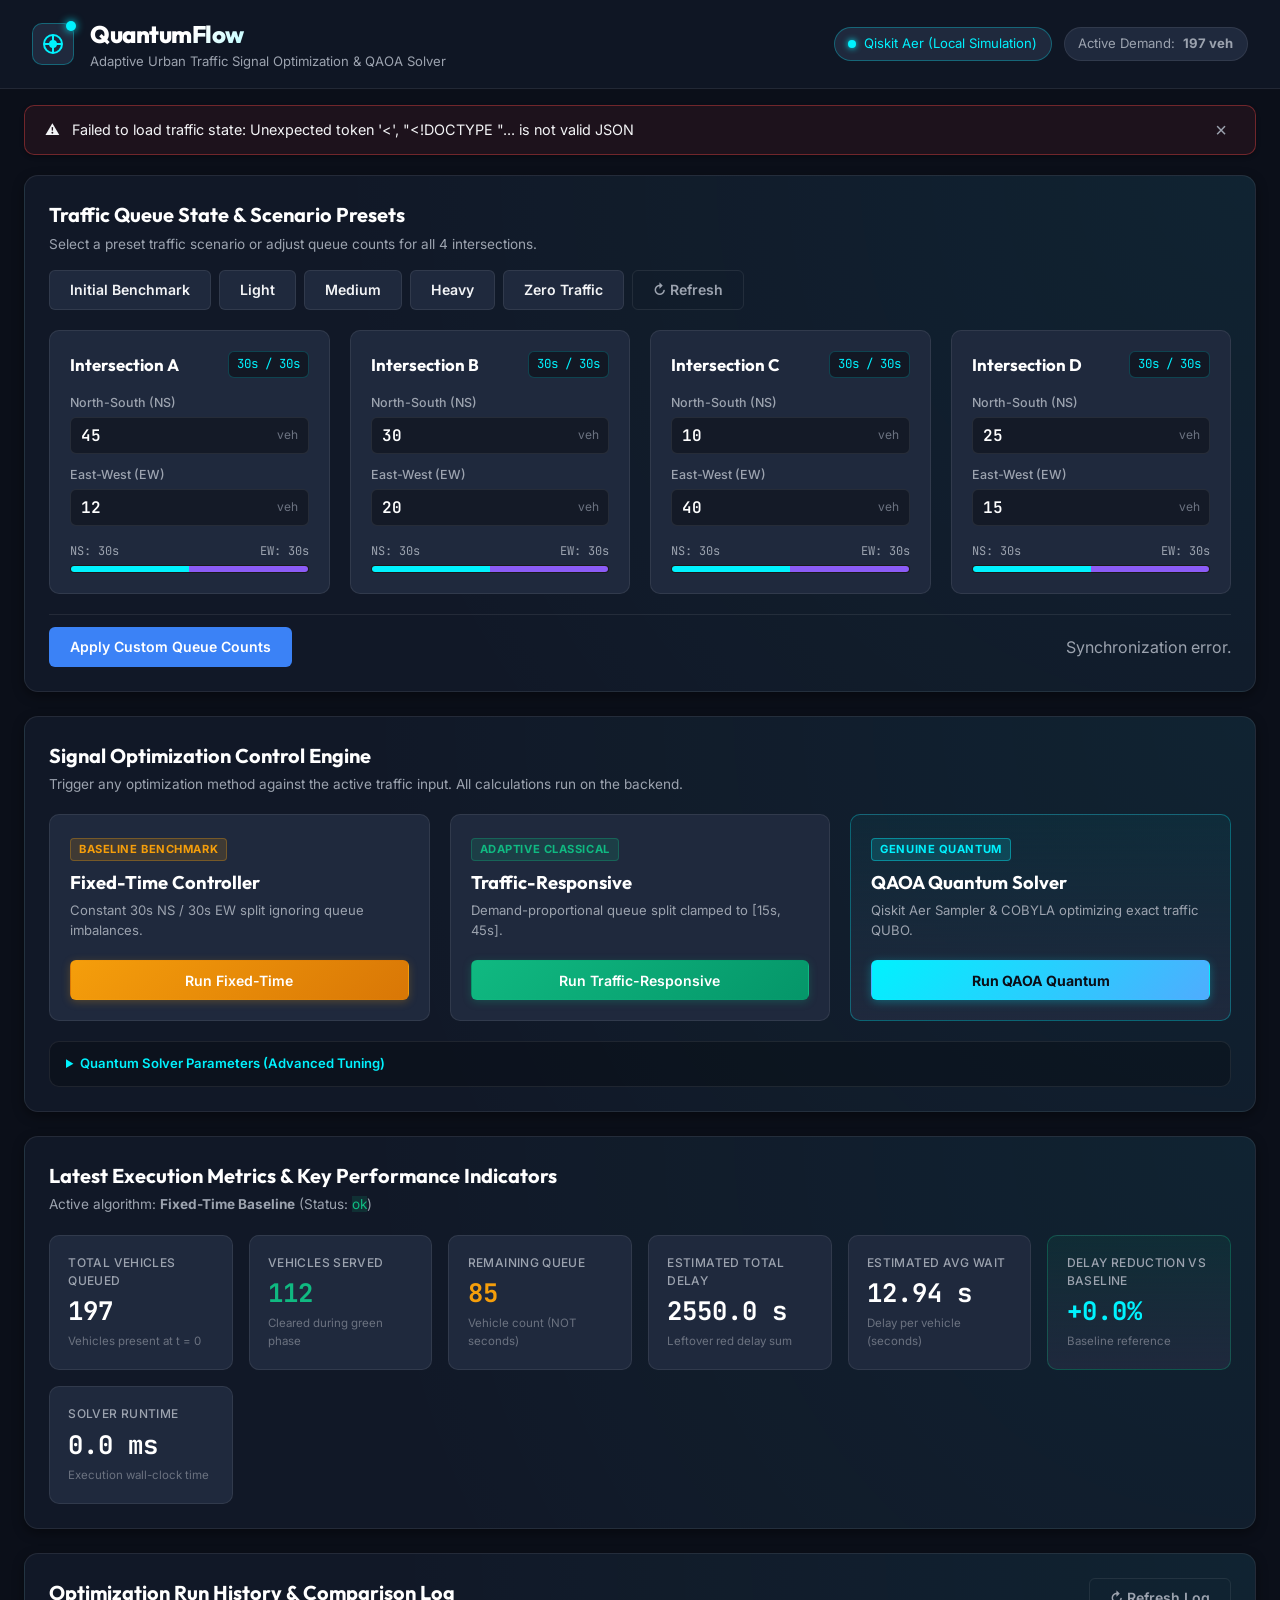
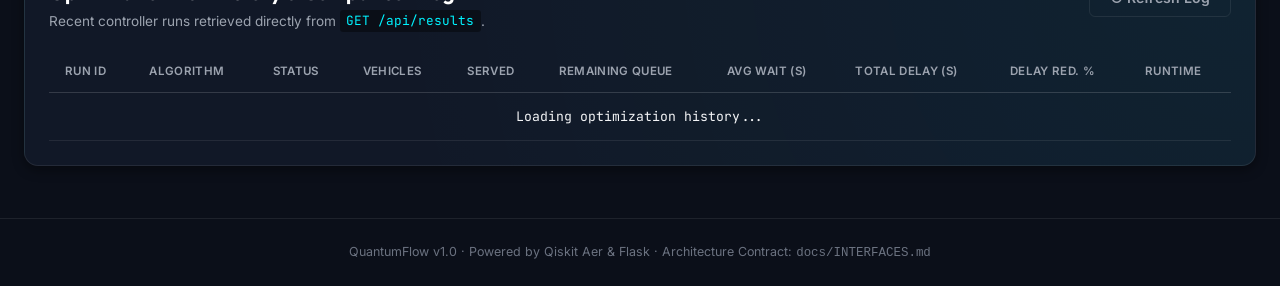
==== dashboard/index.html @ b51b853f "feat: implement responsive QuantumFlow dashboard UI - Create templates/index.html with 4 intersectio" ====
<!DOCTYPE html>
<html lang="en">
<head>
  <meta charset="UTF-8">
  <meta name="viewport" content="width=device-width, initial-scale=1.0">
  <title>QuantumFlow — Adaptive Traffic Signal Optimization</title>
  <link rel="preconnect" href="https://fonts.googleapis.com">
  <link rel="preconnect" href="https://fonts.gstatic.com" crossorigin>
  <link href="https://fonts.googleapis.com/css2?family=Inter:wght@400;500;600;700&family=JetBrains+Mono:wght@400;500;600&family=Outfit:wght@500;600;700;800&display=swap" rel="stylesheet">
  <link rel="stylesheet" href="/static/style.css">
</head>
<body>
  <!-- Global App Header -->
  <header class="app-header">
    <div class="header-brand">
      <div class="brand-logo">
        <span class="logo-pulse"></span>
        <svg class="brand-icon" viewBox="0 0 24 24" fill="none" stroke="currentColor" stroke-width="2">
          <circle cx="12" cy="12" r="9"/>
          <path d="M12 3v18M3 12h18"/>
          <circle cx="12" cy="12" r="3" fill="currentColor"/>
        </svg>
      </div>
      <div>
        <h1 class="brand-title">QuantumFlow</h1>
        <p class="brand-subtitle">Adaptive Urban Traffic Signal Optimization & QAOA Solver</p>
      </div>
    </div>

    <div class="header-status-group">
      <div class="status-pill status-quantum" id="quantum-backend-badge">
        <span class="status-dot"></span>
        <span>Qiskit Aer (Local Simulation)</span>
      </div>
      <div class="status-pill" id="total-demand-pill">
        <span>Active Demand:</span>
        <strong id="header-total-vehicles">197 veh</strong>
      </div>
    </div>
  </header>

  <!-- Notification & Toast Banner -->
  <div class="banner-container">
    <div id="status-banner" class="status-banner hidden">
      <div class="banner-content">
        <span id="banner-icon" class="banner-icon">ℹ️</span>
        <span id="banner-message" class="banner-message">Status message here.</span>
      </div>
      <button id="btn-banner-close" class="banner-close" aria-label="Dismiss">&times;</button>
    </div>
  </div>

  <main class="dashboard-container">
    <!-- Row 1: Scenario Controls & Traffic Inputs -->
    <section class="card section-traffic">
      <div class="section-header">
        <div>
          <h2 class="section-title">Traffic Queue State & Scenario Presets</h2>
          <p class="section-desc">Select a preset traffic scenario or adjust queue counts for all 4 intersections.</p>
        </div>
        <div class="scenario-buttons">
          <button type="button" class="btn btn-secondary scenario-btn" id="btn-scenario-benchmark" data-scenario="benchmark">Initial Benchmark</button>
          <button type="button" class="btn btn-secondary scenario-btn" id="btn-scenario-light" data-scenario="light">Light</button>
          <button type="button" class="btn btn-secondary scenario-btn" id="btn-scenario-medium" data-scenario="medium">Medium</button>
          <button type="button" class="btn btn-secondary scenario-btn" id="btn-scenario-heavy" data-scenario="heavy">Heavy</button>
          <button type="button" class="btn btn-secondary scenario-btn" id="btn-scenario-zero" data-scenario="zero">Zero Traffic</button>
          <button type="button" class="btn btn-outline" id="btn-refresh-traffic" title="Reload from server">↻ Refresh</button>
        </div>
      </div>

      <!-- 4 Intersection Cards -->
      <div class="intersections-grid" id="intersections-container">
        <!-- Intersection A -->
        <div class="intersection-card" id="card-intersection-A" data-iid="A">
          <div class="card-header">
            <span class="card-title">Intersection A</span>
            <span class="card-badge" id="badge-timing-A">30s / 30s</span>
          </div>
          <div class="queue-inputs">
            <div class="input-group">
              <label for="input-ns-A">North-South (NS)</label>
              <div class="input-wrapper">
                <input type="number" id="input-ns-A" class="queue-input" data-iid="A" data-dir="ns" min="0" max="200" value="45">
                <span class="input-unit">veh</span>
              </div>
            </div>
            <div class="input-group">
              <label for="input-ew-A">East-West (EW)</label>
              <div class="input-wrapper">
                <input type="number" id="input-ew-A" class="queue-input" data-iid="A" data-dir="ew" min="0" max="200" value="12">
                <span class="input-unit">veh</span>
              </div>
            </div>
          </div>
          <div class="signal-bar-wrapper">
            <div class="signal-label-row">
              <span id="label-ns-A">NS: 30s</span>
              <span id="label-ew-A">EW: 30s</span>
            </div>
            <div class="signal-bar">
              <div class="signal-segment signal-ns" id="bar-ns-A" style="width: 50%;"></div>
              <div class="signal-segment signal-ew" id="bar-ew-A" style="width: 50%;"></div>
            </div>
          </div>
        </div>

        <!-- Intersection B -->
        <div class="intersection-card" id="card-intersection-B" data-iid="B">
          <div class="card-header">
            <span class="card-title">Intersection B</span>
            <span class="card-badge" id="badge-timing-B">30s / 30s</span>
          </div>
          <div class="queue-inputs">
            <div class="input-group">
              <label for="input-ns-B">North-South (NS)</label>
              <div class="input-wrapper">
                <input type="number" id="input-ns-B" class="queue-input" data-iid="B" data-dir="ns" min="0" max="200" value="30">
                <span class="input-unit">veh</span>
              </div>
            </div>
            <div class="input-group">
              <label for="input-ew-B">East-West (EW)</label>
              <div class="input-wrapper">
                <input type="number" id="input-ew-B" class="queue-input" data-iid="B" data-dir="ew" min="0" max="200" value="20">
                <span class="input-unit">veh</span>
              </div>
            </div>
          </div>
          <div class="signal-bar-wrapper">
            <div class="signal-label-row">
              <span id="label-ns-B">NS: 30s</span>
              <span id="label-ew-B">EW: 30s</span>
            </div>
            <div class="signal-bar">
              <div class="signal-segment signal-ns" id="bar-ns-B" style="width: 50%;"></div>
              <div class="signal-segment signal-ew" id="bar-ew-B" style="width: 50%;"></div>
            </div>
          </div>
        </div>

        <!-- Intersection C -->
        <div class="intersection-card" id="card-intersection-C" data-iid="C">
          <div class="card-header">
            <span class="card-title">Intersection C</span>
            <span class="card-badge" id="badge-timing-C">30s / 30s</span>
          </div>
          <div class="queue-inputs">
            <div class="input-group">
              <label for="input-ns-C">North-South (NS)</label>
              <div class="input-wrapper">
                <input type="number" id="input-ns-C" class="queue-input" data-iid="C" data-dir="ns" min="0" max="200" value="10">
                <span class="input-unit">veh</span>
              </div>
            </div>
            <div class="input-group">
              <label for="input-ew-C">East-West (EW)</label>
              <div class="input-wrapper">
                <input type="number" id="input-ew-C" class="queue-input" data-iid="C" data-dir="ew" min="0" max="200" value="40">
                <span class="input-unit">veh</span>
              </div>
            </div>
          </div>
          <div class="signal-bar-wrapper">
            <div class="signal-label-row">
              <span id="label-ns-C">NS: 30s</span>
              <span id="label-ew-C">EW: 30s</span>
            </div>
            <div class="signal-bar">
              <div class="signal-segment signal-ns" id="bar-ns-C" style="width: 50%;"></div>
              <div class="signal-segment signal-ew" id="bar-ew-C" style="width: 50%;"></div>
            </div>
          </div>
        </div>

        <!-- Intersection D -->
        <div class="intersection-card" id="card-intersection-D" data-iid="D">
          <div class="card-header">
            <span class="card-title">Intersection D</span>
            <span class="card-badge" id="badge-timing-D">30s / 30s</span>
          </div>
          <div class="queue-inputs">
            <div class="input-group">
              <label for="input-ns-D">North-South (NS)</label>
              <div class="input-wrapper">
                <input type="number" id="input-ns-D" class="queue-input" data-iid="D" data-dir="ns" min="0" max="200" value="25">
                <span class="input-unit">veh</span>
              </div>
            </div>
            <div class="input-group">
              <label for="input-ew-D">East-West (EW)</label>
              <div class="input-wrapper">
                <input type="number" id="input-ew-D" class="queue-input" data-iid="D" data-dir="ew" min="0" max="200" value="15">
                <span class="input-unit">veh</span>
              </div>
            </div>
          </div>
          <div class="signal-bar-wrapper">
            <div class="signal-label-row">
              <span id="label-ns-D">NS: 30s</span>
              <span id="label-ew-D">EW: 30s</span>
            </div>
            <div class="signal-bar">
              <div class="signal-segment signal-ns" id="bar-ns-D" style="width: 50%;"></div>
              <div class="signal-segment signal-ew" id="bar-ew-D" style="width: 50%;"></div>
            </div>
          </div>
        </div>
      </div>

      <div class="traffic-footer">
        <button type="button" class="btn btn-primary" id="btn-apply-traffic">Apply Custom Queue Counts</button>
        <span class="text-muted" id="traffic-sync-status">Synched with active traffic input.</span>
      </div>
    </section>

    <!-- Row 2: Optimization Dispatch Panel -->
    <section class="card section-optimize">
      <div class="section-header">
        <div>
          <h2 class="section-title">Signal Optimization Control Engine</h2>
          <p class="section-desc">Trigger any optimization method against the active traffic input. All calculations run on the backend.</p>
        </div>
      </div>

      <div class="optimizer-buttons-grid">
        <!-- Baseline Button Card -->
        <div class="optimizer-card">
          <div class="optimizer-meta">
            <span class="opt-tag tag-baseline">Baseline Benchmark</span>
            <h3 class="opt-name">Fixed-Time Controller</h3>
            <p class="opt-desc">Constant 30s NS / 30s EW split ignoring queue imbalances.</p>
          </div>
          <button type="button" class="btn btn-baseline btn-block" id="btn-optimize-baseline">
            <span class="btn-text">Run Fixed-Time</span>
            <span class="btn-spinner hidden"></span>
          </button>
        </div>

        <!-- Responsive Button Card -->
        <div class="optimizer-card">
          <div class="optimizer-meta">
            <span class="opt-tag tag-responsive">Adaptive Classical</span>
            <h3 class="opt-name">Traffic-Responsive</h3>
            <p class="opt-desc">Demand-proportional queue split clamped to [15s, 45s].</p>
          </div>
          <button type="button" class="btn btn-responsive btn-block" id="btn-optimize-responsive">
            <span class="btn-text">Run Traffic-Responsive</span>
            <span class="btn-spinner hidden"></span>
          </button>
        </div>

        <!-- QAOA Quantum Button Card -->
        <div class="optimizer-card opt-card-quantum">
          <div class="optimizer-meta">
            <span class="opt-tag tag-quantum">Genuine Quantum</span>
            <h3 class="opt-name">QAOA Quantum Solver</h3>
            <p class="opt-desc">Qiskit Aer Sampler & COBYLA optimizing exact traffic QUBO.</p>
          </div>
          <button type="button" class="btn btn-quantum btn-block" id="btn-optimize-qaoa">
            <span class="btn-text">Run QAOA Quantum</span>
            <span class="btn-spinner hidden"></span>
          </button>
        </div>
      </div>

      <!-- Optional QAOA Tuning Drawer -->
      <details class="qaoa-tuning-drawer">
        <summary class="tuning-summary">Quantum Solver Parameters (Advanced Tuning)</summary>
        <div class="tuning-grid">
          <div class="input-group">
            <label for="select-qaoa-p">Circuit Depth (p)</label>
            <select id="select-qaoa-p" class="select-input">
              <option value="1" selected>p = 1 (Standard)</option>
              <option value="2">p = 2 (Higher Depth)</option>
              <option value="3">p = 3</option>
            </select>
          </div>
          <div class="input-group">
            <label for="select-qaoa-shots">Measurement Shots</label>
            <select id="select-qaoa-shots" class="select-input">
              <option value="512">512 shots</option>
              <option value="1024" selected>1024 shots (Recommended)</option>
              <option value="2048">2048 shots</option>
            </select>
          </div>
          <div class="input-group">
            <label for="input-qaoa-maxiter">Optimizer Max Iterations</label>
            <input type="number" id="input-qaoa-maxiter" class="queue-input" value="50" min="10" max="200">
          </div>
          <div class="input-group">
            <label for="input-qaoa-seed">Simulator Seed</label>
            <input type="number" id="input-qaoa-seed" class="queue-input" value="42">
          </div>
        </div>
      </details>
    </section>

    <!-- Row 3: Metrics KPIs & Performance Cards -->
    <section class="card section-metrics">
      <div class="section-header">
        <div>
          <h2 class="section-title">Latest Execution Metrics & Key Performance Indicators</h2>
          <p class="section-desc">Active algorithm: <strong id="active-algo-name">Fixed-Time Baseline</strong> (Status: <span id="active-algo-status" class="status-ok">ok</span>)</p>
        </div>
        <div id="bitstring-display-wrapper" class="bitstring-wrapper hidden">
          <span>Measured Bitstring:</span>
          <code id="display-measured-bitstring">0010</code>
        </div>
      </div>

      <!-- KPI Grid -->
      <div class="kpi-grid">
        <div class="kpi-card">
          <span class="kpi-label">Total Vehicles Queued</span>
          <span class="kpi-value" id="kpi-total-vehicles">197</span>
          <span class="kpi-caption">Vehicles present at t = 0</span>
        </div>
        <div class="kpi-card">
          <span class="kpi-label">Vehicles Served</span>
          <span class="kpi-value kpi-served" id="kpi-vehicles-served">112</span>
          <span class="kpi-caption">Cleared during green phase</span>
        </div>
        <div class="kpi-card">
          <span class="kpi-label">Remaining Queue</span>
          <span class="kpi-value kpi-queue" id="kpi-remaining-queue">85</span>
          <span class="kpi-caption">Vehicle count (NOT seconds)</span>
        </div>
        <div class="kpi-card">
          <span class="kpi-label">Estimated Total Delay</span>
          <span class="kpi-value" id="kpi-total-delay">2550.0 s</span>
          <span class="kpi-caption">Leftover red delay sum</span>
        </div>
        <div class="kpi-card">
          <span class="kpi-label">Estimated Avg Wait</span>
          <span class="kpi-value" id="kpi-avg-wait">12.94 s</span>
          <span class="kpi-caption">Delay per vehicle (seconds)</span>
        </div>
        <div class="kpi-card kpi-advantage">
          <span class="kpi-label">Delay Reduction vs Baseline</span>
          <span class="kpi-value kpi-delta" id="kpi-delay-reduction">+0.0%</span>
          <span class="kpi-caption" id="kpi-delay-reduction-caption">Baseline reference</span>
        </div>
        <div class="kpi-card">
          <span class="kpi-label">Solver Runtime</span>
          <span class="kpi-value" id="kpi-runtime">0.0 ms</span>
          <span class="kpi-caption">Execution wall-clock time</span>
        </div>
      </div>
    </section>

    <!-- Row 4: Run History & Comparison Table -->
    <section class="card section-history">
      <div class="section-header">
        <div>
          <h2 class="section-title">Optimization Run History & Comparison Log</h2>
          <p class="section-desc">Recent controller runs retrieved directly from <code class="endpoint-code">GET /api/results</code>.</p>
        </div>
        <button type="button" class="btn btn-outline" id="btn-refresh-history">↻ Refresh Log</button>
      </div>

      <div class="table-responsive">
        <table class="results-table" id="table-results">
          <thead>
            <tr>
              <th>Run ID</th>
              <th>Algorithm</th>
              <th>Status</th>
              <th>Vehicles</th>
              <th>Served</th>
              <th>Remaining Queue</th>
              <th>Avg Wait (s)</th>
              <th>Total Delay (s)</th>
              <th>Delay Red. %</th>
              <th>Runtime</th>
            </tr>
          </thead>
          <tbody id="table-results-body">
            <!-- Rendered dynamically by dashboard.js -->
            <tr>
              <td colspan="10" class="text-center text-muted">Loading optimization history...</td>
            </tr>
          </tbody>
        </table>
      </div>
    </section>
  </main>

  <!-- App Footer -->
  <footer class="app-footer">
    <p>QuantumFlow v1.0 · Powered by Qiskit Aer &amp; Flask · Architecture Contract: <code>docs/INTERFACES.md</code></p>
  </footer>

  <script src="/static/dashboard.js"></script>
</body>
</html>
---- static/style.css ----
/* ==========================================================================
   QuantumFlow — Adaptive Traffic Signal Optimization
   static/style.css  ·  Design System & Responsive Dashboard Styles
   ========================================================================== */

:root {
  /* Color Palette */
  --bg-dark: #0b0f19;
  --bg-card: #111827;
  --bg-card-hover: #162032;
  --bg-input: #1f293d;
  --border-color: rgba(255, 255, 255, 0.08);
  --border-focus: rgba(0, 242, 254, 0.5);

  --text-main: #f3f4f6;
  --text-muted: #9ca3af;
  --text-dim: #6b7280;

  /* Brand & Controller Accents */
  --accent-cyan: #00f2fe;
  --accent-blue: #3b82f6;
  --accent-purple: #8b5cf6;
  --accent-emerald: #10b981;
  --accent-amber: #f59e0b;
  --accent-rose: #ef4444;

  /* Gradients */
  --grad-quantum: linear-gradient(135deg, #00f2fe 0%, #4facfe 100%);
  --grad-responsive: linear-gradient(135deg, #10b981 0%, #059669 100%);
  --grad-baseline: linear-gradient(135deg, #f59e0b 0%, #d97706 100%);
  --grad-card-glow: radial-gradient(circle at top right, rgba(0, 242, 254, 0.05), transparent 70%);

  /* Typography */
  --font-sans: 'Inter', -apple-system, BlinkMacSystemFont, sans-serif;
  --font-heading: 'Outfit', sans-serif;
  --font-mono: 'JetBrains Mono', monospace;

  /* Shadows & Radii */
  --shadow-sm: 0 2px 4px rgba(0, 0, 0, 0.3);
  --shadow-md: 0 4px 12px rgba(0, 0, 0, 0.4);
  --shadow-glow: 0 0 20px rgba(0, 242, 254, 0.25);
  --radius-sm: 6px;
  --radius-md: 10px;
  --radius-lg: 14px;
}

/* Reset & Base Styles */
* {
  box-sizing: border-box;
  margin: 0;
  padding: 0;
}

body {
  font-family: var(--font-sans);
  background-color: var(--bg-dark);
  color: var(--text-main);
  line-height: 1.5;
  min-height: 100vh;
  display: flex;
  flex-direction: column;
}

/* App Header */
.app-header {
  background: rgba(17, 24, 39, 0.85);
  backdrop-filter: blur(12px);
  border-bottom: 1px solid var(--border-color);
  padding: 1rem 2rem;
  display: flex;
  justify-content: space-between;
  align-items: center;
  position: sticky;
  top: 0;
  z-index: 50;
}

.header-brand {
  display: flex;
  align-items: center;
  gap: 1rem;
}

.brand-logo {
  position: relative;
  width: 42px;
  height: 42px;
  background: var(--bg-input);
  border: 1px solid rgba(0, 242, 254, 0.3);
  border-radius: var(--radius-md);
  display: flex;
  align-items: center;
  justify-content: center;
  color: var(--accent-cyan);
}

.brand-icon {
  width: 24px;
  height: 24px;
}

.logo-pulse {
  position: absolute;
  top: -3px;
  right: -3px;
  width: 10px;
  height: 10px;
  background: var(--accent-cyan);
  border-radius: 50%;
  box-shadow: 0 0 8px var(--accent-cyan);
  animation: pulse-ring 2s cubic-bezier(0.4, 0, 0.6, 1) infinite;
}

@keyframes pulse-ring {
  0%, 100% { opacity: 1; transform: scale(1); }
  50% { opacity: 0.4; transform: scale(1.3); }
}

.brand-title {
  font-family: var(--font-heading);
  font-size: 1.5rem;
  font-weight: 800;
  letter-spacing: -0.02em;
  background: linear-gradient(135deg, #ffffff 30%, #00f2fe 100%);
  -webkit-background-clip: text;
  -webkit-text-fill-color: transparent;
}

.brand-subtitle {
  font-size: 0.82rem;
  color: var(--text-muted);
}

.header-status-group {
  display: flex;
  align-items: center;
  gap: 0.75rem;
}

.status-pill {
  display: inline-flex;
  align-items: center;
  gap: 0.5rem;
  padding: 0.4rem 0.85rem;
  background: var(--bg-input);
  border: 1px solid var(--border-color);
  border-radius: 999px;
  font-size: 0.82rem;
  color: var(--text-muted);
}

.status-quantum {
  border-color: rgba(0, 242, 254, 0.3);
  color: var(--accent-cyan);
}

.status-dot {
  width: 8px;
  height: 8px;
  border-radius: 50%;
  background-color: var(--accent-cyan);
  box-shadow: 0 0 6px var(--accent-cyan);
}

/* Banner & Alerts */
.banner-container {
  max-width: 1300px;
  margin: 1rem auto 0;
  padding: 0 1.5rem;
  width: 100%;
}

.status-banner {
  display: flex;
  align-items: center;
  justify-content: space-between;
  padding: 0.85rem 1.25rem;
  border-radius: var(--radius-md);
  background: var(--bg-card);
  border: 1px solid var(--border-color);
  box-shadow: var(--shadow-sm);
  transition: all 0.2s ease;
}

.status-banner.hidden {
  display: none;
}

.status-banner.banner-success {
  border-color: rgba(16, 185, 129, 0.4);
  background: rgba(16, 185, 129, 0.08);
}

.status-banner.banner-error {
  border-color: rgba(239, 68, 68, 0.4);
  background: rgba(239, 68, 68, 0.08);
}

.status-banner.banner-info {
  border-color: rgba(0, 242, 254, 0.4);
  background: rgba(0, 242, 254, 0.08);
}

.banner-content {
  display: flex;
  align-items: center;
  gap: 0.75rem;
  font-size: 0.9rem;
}

.banner-close {
  background: none;
  border: none;
  color: var(--text-muted);
  font-size: 1.25rem;
  cursor: pointer;
  padding: 0 0.5rem;
  line-height: 1;
}

.banner-close:hover {
  color: var(--text-main);
}

/* Dashboard Layout */
.dashboard-container {
  max-width: 1300px;
  margin: 1.25rem auto;
  padding: 0 1.5rem;
  display: flex;
  flex-direction: column;
  gap: 1.5rem;
  flex: 1;
  width: 100%;
}

/* Base Card Style */
.card {
  background: var(--bg-card);
  background-image: var(--grad-card-glow);
  border: 1px solid var(--border-color);
  border-radius: var(--radius-lg);
  padding: 1.5rem;
  box-shadow: var(--shadow-md);
}

.section-header {
  display: flex;
  justify-content: space-between;
  align-items: flex-start;
  margin-bottom: 1.25rem;
  flex-wrap: wrap;
  gap: 1rem;
}

.section-title {
  font-family: var(--font-heading);
  font-size: 1.25rem;
  font-weight: 700;
  color: #ffffff;
}

.section-desc {
  font-size: 0.85rem;
  color: var(--text-muted);
  margin-top: 0.2rem;
}

/* Scenario Controls */
.scenario-buttons {
  display: flex;
  flex-wrap: wrap;
  gap: 0.5rem;
}

/* Intersections Grid */
.intersections-grid {
  display: grid;
  grid-template-columns: repeat(auto-fit, minmax(260px, 1fr));
  gap: 1.25rem;
  margin-bottom: 1.25rem;
}

.intersection-card {
  background: var(--bg-input);
  border: 1px solid var(--border-color);
  border-radius: var(--radius-md);
  padding: 1.25rem;
  transition: transform 0.2s ease, border-color 0.2s ease;
}

.intersection-card:hover {
  transform: translateY(-2px);
  border-color: rgba(255, 255, 255, 0.15);
}

.card-header {
  display: flex;
  justify-content: space-between;
  align-items: center;
  margin-bottom: 1rem;
}

.card-title {
  font-family: var(--font-heading);
  font-weight: 700;
  font-size: 1.05rem;
  color: #ffffff;
}

.card-badge {
  font-family: var(--font-mono);
  font-size: 0.78rem;
  padding: 0.2rem 0.5rem;
  background: rgba(0, 0, 0, 0.4);
  border-radius: var(--radius-sm);
  color: var(--accent-cyan);
  border: 1px solid rgba(0, 242, 254, 0.2);
}

.queue-inputs {
  display: flex;
  flex-direction: column;
  gap: 0.75rem;
  margin-bottom: 1rem;
}

.input-group {
  display: flex;
  flex-direction: column;
  gap: 0.25rem;
}

.input-group label {
  font-size: 0.78rem;
  color: var(--text-muted);
  font-weight: 500;
}

.input-wrapper {
  position: relative;
  display: flex;
  align-items: center;
}

.queue-input {
  width: 100%;
  background: rgba(0, 0, 0, 0.35);
  border: 1px solid var(--border-color);
  border-radius: var(--radius-sm);
  color: #ffffff;
  font-family: var(--font-mono);
  font-size: 1rem;
  font-weight: 600;
  padding: 0.45rem 2.2rem 0.45rem 0.65rem;
  transition: border-color 0.2s ease;
}

.queue-input:focus {
  outline: none;
  border-color: var(--accent-cyan);
}

.input-unit {
  position: absolute;
  right: 0.65rem;
  font-size: 0.75rem;
  color: var(--text-dim);
  pointer-events: none;
}

/* Signal Timing Bar */
.signal-bar-wrapper {
  margin-top: 0.5rem;
}

.signal-label-row {
  display: flex;
  justify-content: space-between;
  font-family: var(--font-mono);
  font-size: 0.75rem;
  color: var(--text-muted);
  margin-bottom: 0.3rem;
}

.signal-bar {
  display: flex;
  height: 8px;
  background: #000;
  border-radius: 999px;
  overflow: hidden;
  border: 1px solid rgba(255, 255, 255, 0.1);
}

.signal-segment {
  height: 100%;
  transition: width 0.3s ease;
}

.signal-ns {
  background: var(--accent-cyan);
}

.signal-ew {
  background: var(--accent-purple);
}

.traffic-footer {
  display: flex;
  align-items: center;
  justify-content: space-between;
  flex-wrap: wrap;
  gap: 1rem;
  padding-top: 0.75rem;
  border-top: 1px solid var(--border-color);
}

/* Optimization Cards */
.optimizer-buttons-grid {
  display: grid;
  grid-template-columns: repeat(auto-fit, minmax(280px, 1fr));
  gap: 1.25rem;
  margin-bottom: 1.25rem;
}

.optimizer-card {
  background: var(--bg-input);
  border: 1px solid var(--border-color);
  border-radius: var(--radius-md);
  padding: 1.25rem;
  display: flex;
  flex-direction: column;
  justify-content: space-between;
  gap: 1.25rem;
  transition: border-color 0.2s ease;
}

.opt-card-quantum {
  border-color: rgba(0, 242, 254, 0.3);
  background: linear-gradient(180deg, rgba(0, 242, 254, 0.05) 0%, var(--bg-input) 100%);
}

.opt-tag {
  display: inline-block;
  font-size: 0.7rem;
  font-weight: 700;
  text-transform: uppercase;
  letter-spacing: 0.05em;
  padding: 0.15rem 0.5rem;
  border-radius: 4px;
  margin-bottom: 0.5rem;
}

.tag-baseline {
  background: rgba(245, 158, 11, 0.15);
  color: var(--accent-amber);
  border: 1px solid rgba(245, 158, 11, 0.3);
}

.tag-responsive {
  background: rgba(16, 185, 129, 0.15);
  color: var(--accent-emerald);
  border: 1px solid rgba(16, 185, 129, 0.3);
}

.tag-quantum {
  background: rgba(0, 242, 254, 0.15);
  color: var(--accent-cyan);
  border: 1px solid rgba(0, 242, 254, 0.4);
}

.opt-name {
  font-family: var(--font-heading);
  font-size: 1.15rem;
  font-weight: 700;
  color: #fff;
  margin-bottom: 0.25rem;
}

.opt-desc {
  font-size: 0.82rem;
  color: var(--text-muted);
}

/* Button System */
.btn {
  display: inline-flex;
  align-items: center;
  justify-content: center;
  gap: 0.5rem;
  font-family: var(--font-sans);
  font-size: 0.88rem;
  font-weight: 600;
  padding: 0.65rem 1.25rem;
  border-radius: var(--radius-sm);
  border: 1px solid transparent;
  cursor: pointer;
  transition: all 0.2s ease;
  text-decoration: none;
  user-select: none;
}

.btn:disabled {
  opacity: 0.5;
  cursor: not-allowed;
  transform: none !important;
}

.btn-block {
  width: 100%;
}

.btn-primary {
  background: var(--accent-blue);
  color: #ffffff;
}

.btn-primary:hover:not(:disabled) {
  background: #2563eb;
  transform: translateY(-1px);
}

.btn-secondary {
  background: var(--bg-input);
  border-color: var(--border-color);
  color: var(--text-main);
}

.btn-secondary:hover:not(:disabled) {
  background: #27354f;
  border-color: rgba(255, 255, 255, 0.2);
}

.btn-secondary.active {
  background: rgba(0, 242, 254, 0.15);
  border-color: var(--accent-cyan);
  color: var(--accent-cyan);
}

.btn-outline {
  background: transparent;
  border-color: var(--border-color);
  color: var(--text-muted);
}

.btn-outline:hover:not(:disabled) {
  color: #ffffff;
  border-color: rgba(255, 255, 255, 0.2);
}

.btn-baseline {
  background: var(--grad-baseline);
  color: #ffffff;
  box-shadow: 0 2px 8px rgba(245, 158, 11, 0.25);
}

.btn-baseline:hover:not(:disabled) {
  transform: translateY(-1px);
  box-shadow: 0 4px 12px rgba(245, 158, 11, 0.35);
}

.btn-responsive {
  background: var(--grad-responsive);
  color: #ffffff;
  box-shadow: 0 2px 8px rgba(16, 185, 129, 0.25);
}

.btn-responsive:hover:not(:disabled) {
  transform: translateY(-1px);
  box-shadow: 0 4px 12px rgba(16, 185, 129, 0.35);
}

.btn-quantum {
  background: var(--grad-quantum);
  color: #0b0f19;
  font-weight: 700;
  box-shadow: 0 2px 10px rgba(0, 242, 254, 0.3);
}

.btn-quantum:hover:not(:disabled) {
  transform: translateY(-1px);
  box-shadow: 0 4px 16px rgba(0, 242, 254, 0.45);
}

/* Spinner */
.btn-spinner {
  width: 14px;
  height: 14px;
  border: 2px solid rgba(255, 255, 255, 0.3);
  border-top-color: #ffffff;
  border-radius: 50%;
  animation: spin 0.8s linear infinite;
}

@keyframes spin {
  to { transform: rotate(360deg); }
}

/* Tuning Drawer */
.qaoa-tuning-drawer {
  background: rgba(0, 0, 0, 0.25);
  border: 1px solid var(--border-color);
  border-radius: var(--radius-md);
  padding: 0.75rem 1rem;
}

.tuning-summary {
  font-size: 0.82rem;
  font-weight: 600;
  color: var(--accent-cyan);
  cursor: pointer;
  user-select: none;
}

.tuning-grid {
  display: grid;
  grid-template-columns: repeat(auto-fit, minmax(180px, 1fr));
  gap: 1rem;
  margin-top: 1rem;
  padding-top: 0.75rem;
  border-top: 1px solid var(--border-color);
}

.select-input {
  width: 100%;
  background: rgba(0, 0, 0, 0.4);
  border: 1px solid var(--border-color);
  border-radius: var(--radius-sm);
  color: #ffffff;
  font-family: var(--font-sans);
  font-size: 0.88rem;
  padding: 0.45rem 0.65rem;
}

.select-input:focus {
  outline: none;
  border-color: var(--accent-cyan);
}

/* KPI Cards */
.kpi-grid {
  display: grid;
  grid-template-columns: repeat(auto-fit, minmax(160px, 1fr));
  gap: 1rem;
}

.kpi-card {
  background: var(--bg-input);
  border: 1px solid var(--border-color);
  border-radius: var(--radius-md);
  padding: 1.15rem;
  display: flex;
  flex-direction: column;
}

.kpi-advantage {
  border-color: rgba(16, 185, 129, 0.3);
  background: linear-gradient(180deg, rgba(16, 185, 129, 0.08) 0%, var(--bg-input) 100%);
}

.kpi-label {
  font-size: 0.75rem;
  color: var(--text-muted);
  font-weight: 500;
  text-transform: uppercase;
  letter-spacing: 0.03em;
  margin-bottom: 0.4rem;
}

.kpi-value {
  font-family: var(--font-mono);
  font-size: 1.6rem;
  font-weight: 700;
  color: #ffffff;
  line-height: 1.2;
}

.kpi-served {
  color: var(--accent-emerald);
}

.kpi-queue {
  color: var(--accent-amber);
}

.kpi-delta {
  color: var(--accent-cyan);
}

.kpi-caption {
  font-size: 0.72rem;
  color: var(--text-dim);
  margin-top: 0.4rem;
}

.bitstring-wrapper {
  display: flex;
  align-items: center;
  gap: 0.5rem;
  font-size: 0.85rem;
  color: var(--text-muted);
}

.bitstring-wrapper code {
  font-family: var(--font-mono);
  font-size: 0.95rem;
  font-weight: 700;
  color: var(--accent-cyan);
  background: rgba(0, 242, 254, 0.1);
  padding: 0.2rem 0.5rem;
  border-radius: 4px;
  border: 1px solid rgba(0, 242, 254, 0.3);
}

/* Table Responsive */
.table-responsive {
  overflow-x: auto;
}

.results-table {
  width: 100%;
  border-collapse: collapse;
  text-align: left;
  font-size: 0.85rem;
}

.results-table th {
  padding: 0.75rem 1rem;
  border-bottom: 1px solid rgba(255, 255, 255, 0.15);
  color: var(--text-muted);
  font-weight: 600;
  text-transform: uppercase;
  letter-spacing: 0.03em;
  font-size: 0.72rem;
}

.results-table td {
  padding: 0.85rem 1rem;
  border-bottom: 1px solid var(--border-color);
  color: var(--text-main);
  font-family: var(--font-mono);
  font-size: 0.82rem;
}

.results-table tbody tr:hover {
  background: rgba(255, 255, 255, 0.02);
}

/* Status Badges */
.status-badge {
  display: inline-block;
  padding: 0.15rem 0.5rem;
  border-radius: 4px;
  font-size: 0.72rem;
  font-weight: 600;
}

.status-ok {
  background: rgba(16, 185, 129, 0.15);
  color: var(--accent-emerald);
}

.status-timeout {
  background: rgba(245, 158, 11, 0.15);
  color: var(--accent-amber);
}

.status-error {
  background: rgba(239, 68, 68, 0.15);
  color: var(--accent-rose);
}

.endpoint-code {
  font-family: var(--font-mono);
  font-size: 0.8rem;
  color: var(--accent-cyan);
  background: rgba(0, 0, 0, 0.4);
  padding: 0.15rem 0.4rem;
  border-radius: 3px;
}

/* App Footer */
.app-footer {
  text-align: center;
  padding: 1.5rem;
  font-size: 0.78rem;
  color: var(--text-dim);
  border-top: 1px solid var(--border-color);
  margin-top: 2rem;
}

.text-muted { color: var(--text-muted); }
.text-center { text-align: center; }
.hidden { display: none !important; }
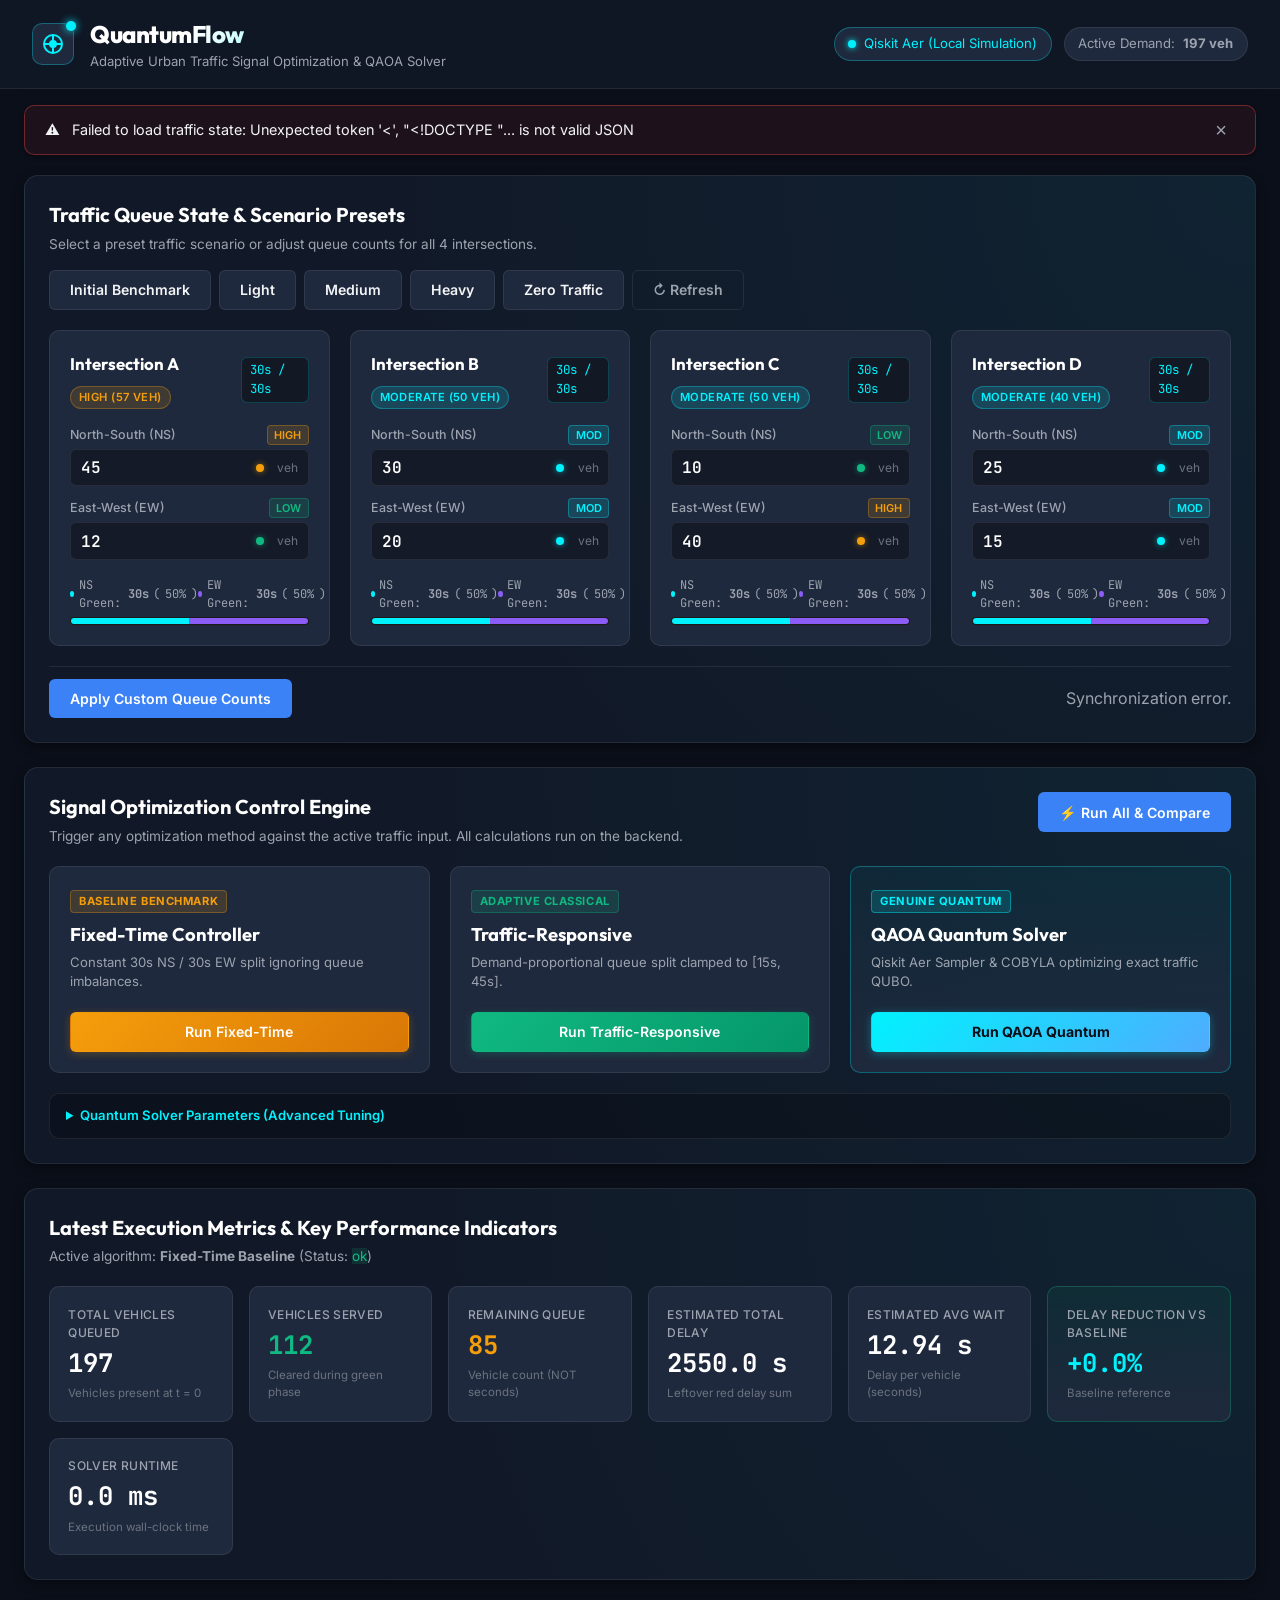
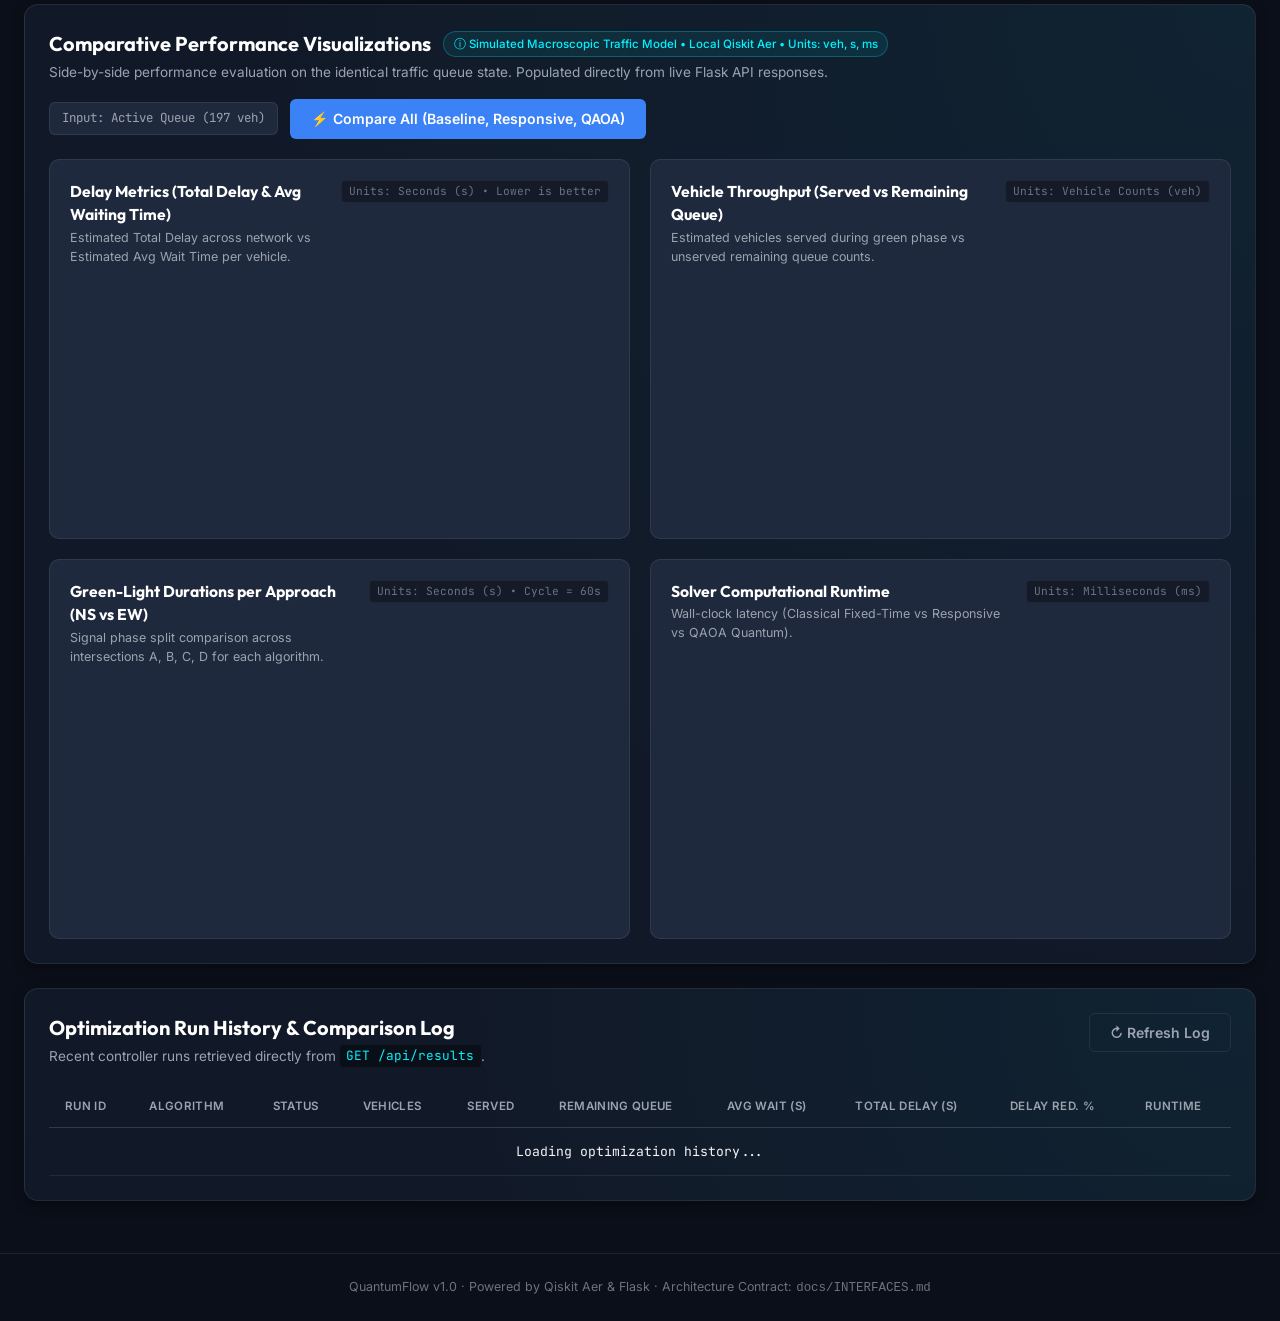
==== commit 13e5d2ac: "feat(dashboard): integrate Plotly comparative charts and traffic density indicators" ====
--- a/dashboard/index.html
+++ b/dashboard/index.html
@@ -7,6 +7,8 @@
   <link rel="preconnect" href="https://fonts.googleapis.com">
   <link rel="preconnect" href="https://fonts.gstatic.com" crossorigin>
   <link href="https://fonts.googleapis.com/css2?family=Inter:wght@400;500;600;700&family=JetBrains+Mono:wght@400;500;600&family=Outfit:wght@500;600;700;800&display=swap" rel="stylesheet">
+  <!-- Plotly.js for interactive traffic and solver performance visualizations -->
+  <script src="https://cdn.plot.ly/plotly-2.35.2.min.js"></script>
   <link rel="stylesheet" href="/static/style.css">
 </head>
 <body>
@@ -23,7 +25,7 @@
       </div>
       <div>
         <h1 class="brand-title">QuantumFlow</h1>
-        <p class="brand-subtitle">Adaptive Urban Traffic Signal Optimization & QAOA Solver</p>
+        <p class="brand-subtitle">Adaptive Urban Traffic Signal Optimization &amp; QAOA Solver</p>
       </div>
     </div>
 
@@ -43,7 +45,7 @@
   <div class="banner-container">
     <div id="status-banner" class="status-banner hidden">
       <div class="banner-content">
-        <span id="banner-icon" class="banner-icon">ℹ️</span>
+        <span id="banner-icon" class="banner-icon">&#9432;</span>
         <span id="banner-message" class="banner-message">Status message here.</span>
       </div>
       <button id="btn-banner-close" class="banner-close" aria-label="Dismiss">&times;</button>
@@ -55,7 +57,7 @@
     <section class="card section-traffic">
       <div class="section-header">
         <div>
-          <h2 class="section-title">Traffic Queue State & Scenario Presets</h2>
+          <h2 class="section-title">Traffic Queue State &amp; Scenario Presets</h2>
           <p class="section-desc">Select a preset traffic scenario or adjust queue counts for all 4 intersections.</p>
         </div>
         <div class="scenario-buttons">
@@ -64,38 +66,49 @@
           <button type="button" class="btn btn-secondary scenario-btn" id="btn-scenario-medium" data-scenario="medium">Medium</button>
           <button type="button" class="btn btn-secondary scenario-btn" id="btn-scenario-heavy" data-scenario="heavy">Heavy</button>
           <button type="button" class="btn btn-secondary scenario-btn" id="btn-scenario-zero" data-scenario="zero">Zero Traffic</button>
-          <button type="button" class="btn btn-outline" id="btn-refresh-traffic" title="Reload from server">↻ Refresh</button>
-        </div>
-      </div>
-
-      <!-- 4 Intersection Cards -->
+          <button type="button" class="btn btn-outline" id="btn-refresh-traffic" title="Reload from server">&#8635; Refresh</button>
+        </div>
+      </div>
+
+      <!-- 4 Intersection Cards with Density Indicators & Approach Durations -->
       <div class="intersections-grid" id="intersections-container">
         <!-- Intersection A -->
         <div class="intersection-card" id="card-intersection-A" data-iid="A">
           <div class="card-header">
-            <span class="card-title">Intersection A</span>
+            <div class="card-header-left">
+              <span class="card-title">Intersection A</span>
+              <span class="density-badge density-high" id="density-badge-A" title="Overall traffic density indicator">High (57 veh)</span>
+            </div>
             <span class="card-badge" id="badge-timing-A">30s / 30s</span>
           </div>
           <div class="queue-inputs">
             <div class="input-group">
-              <label for="input-ns-A">North-South (NS)</label>
+              <div class="input-label-row">
+                <label for="input-ns-A">North-South (NS)</label>
+                <span class="approach-density-tag density-high" id="density-tag-ns-A">High</span>
+              </div>
               <div class="input-wrapper">
                 <input type="number" id="input-ns-A" class="queue-input" data-iid="A" data-dir="ns" min="0" max="200" value="45">
                 <span class="input-unit">veh</span>
-              </div>
-            </div>
-            <div class="input-group">
-              <label for="input-ew-A">East-West (EW)</label>
+                <span class="density-indicator-dot dot-high" id="density-dot-ns-A" title="Approach density"></span>
+              </div>
+            </div>
+            <div class="input-group">
+              <div class="input-label-row">
+                <label for="input-ew-A">East-West (EW)</label>
+                <span class="approach-density-tag density-low" id="density-tag-ew-A">Low</span>
+              </div>
               <div class="input-wrapper">
                 <input type="number" id="input-ew-A" class="queue-input" data-iid="A" data-dir="ew" min="0" max="200" value="12">
                 <span class="input-unit">veh</span>
+                <span class="density-indicator-dot dot-low" id="density-dot-ew-A" title="Approach density"></span>
               </div>
             </div>
           </div>
           <div class="signal-bar-wrapper">
             <div class="signal-label-row">
-              <span id="label-ns-A">NS: 30s</span>
-              <span id="label-ew-A">EW: 30s</span>
+              <span id="label-ns-A" class="approach-green-text"><span class="approach-dot dot-ns"></span>NS Green: <strong id="val-ns-A">30s</strong> (<span id="pct-ns-A">50%</span>)</span>
+              <span id="label-ew-A" class="approach-green-text"><span class="approach-dot dot-ew"></span>EW Green: <strong id="val-ew-A">30s</strong> (<span id="pct-ew-A">50%</span>)</span>
             </div>
             <div class="signal-bar">
               <div class="signal-segment signal-ns" id="bar-ns-A" style="width: 50%;"></div>
@@ -107,29 +120,40 @@
         <!-- Intersection B -->
         <div class="intersection-card" id="card-intersection-B" data-iid="B">
           <div class="card-header">
-            <span class="card-title">Intersection B</span>
+            <div class="card-header-left">
+              <span class="card-title">Intersection B</span>
+              <span class="density-badge density-mod" id="density-badge-B" title="Overall traffic density indicator">Moderate (50 veh)</span>
+            </div>
             <span class="card-badge" id="badge-timing-B">30s / 30s</span>
           </div>
           <div class="queue-inputs">
             <div class="input-group">
-              <label for="input-ns-B">North-South (NS)</label>
+              <div class="input-label-row">
+                <label for="input-ns-B">North-South (NS)</label>
+                <span class="approach-density-tag density-mod" id="density-tag-ns-B">Mod</span>
+              </div>
               <div class="input-wrapper">
                 <input type="number" id="input-ns-B" class="queue-input" data-iid="B" data-dir="ns" min="0" max="200" value="30">
                 <span class="input-unit">veh</span>
-              </div>
-            </div>
-            <div class="input-group">
-              <label for="input-ew-B">East-West (EW)</label>
+                <span class="density-indicator-dot dot-mod" id="density-dot-ns-B" title="Approach density"></span>
+              </div>
+            </div>
+            <div class="input-group">
+              <div class="input-label-row">
+                <label for="input-ew-B">East-West (EW)</label>
+                <span class="approach-density-tag density-mod" id="density-tag-ew-B">Mod</span>
+              </div>
               <div class="input-wrapper">
                 <input type="number" id="input-ew-B" class="queue-input" data-iid="B" data-dir="ew" min="0" max="200" value="20">
                 <span class="input-unit">veh</span>
+                <span class="density-indicator-dot dot-mod" id="density-dot-ew-B" title="Approach density"></span>
               </div>
             </div>
           </div>
           <div class="signal-bar-wrapper">
             <div class="signal-label-row">
-              <span id="label-ns-B">NS: 30s</span>
-              <span id="label-ew-B">EW: 30s</span>
+              <span id="label-ns-B" class="approach-green-text"><span class="approach-dot dot-ns"></span>NS Green: <strong id="val-ns-B">30s</strong> (<span id="pct-ns-B">50%</span>)</span>
+              <span id="label-ew-B" class="approach-green-text"><span class="approach-dot dot-ew"></span>EW Green: <strong id="val-ew-B">30s</strong> (<span id="pct-ew-A">50%</span>)</span>
             </div>
             <div class="signal-bar">
               <div class="signal-segment signal-ns" id="bar-ns-B" style="width: 50%;"></div>
@@ -141,29 +165,40 @@
         <!-- Intersection C -->
         <div class="intersection-card" id="card-intersection-C" data-iid="C">
           <div class="card-header">
-            <span class="card-title">Intersection C</span>
+            <div class="card-header-left">
+              <span class="card-title">Intersection C</span>
+              <span class="density-badge density-mod" id="density-badge-C" title="Overall traffic density indicator">Moderate (50 veh)</span>
+            </div>
             <span class="card-badge" id="badge-timing-C">30s / 30s</span>
           </div>
           <div class="queue-inputs">
             <div class="input-group">
-              <label for="input-ns-C">North-South (NS)</label>
+              <div class="input-label-row">
+                <label for="input-ns-C">North-South (NS)</label>
+                <span class="approach-density-tag density-low" id="density-tag-ns-C">Low</span>
+              </div>
               <div class="input-wrapper">
                 <input type="number" id="input-ns-C" class="queue-input" data-iid="C" data-dir="ns" min="0" max="200" value="10">
                 <span class="input-unit">veh</span>
-              </div>
-            </div>
-            <div class="input-group">
-              <label for="input-ew-C">East-West (EW)</label>
+                <span class="density-indicator-dot dot-low" id="density-dot-ns-C" title="Approach density"></span>
+              </div>
+            </div>
+            <div class="input-group">
+              <div class="input-label-row">
+                <label for="input-ew-C">East-West (EW)</label>
+                <span class="approach-density-tag density-high" id="density-tag-ew-C">High</span>
+              </div>
               <div class="input-wrapper">
                 <input type="number" id="input-ew-C" class="queue-input" data-iid="C" data-dir="ew" min="0" max="200" value="40">
                 <span class="input-unit">veh</span>
+                <span class="density-indicator-dot dot-high" id="density-dot-ew-C" title="Approach density"></span>
               </div>
             </div>
           </div>
           <div class="signal-bar-wrapper">
             <div class="signal-label-row">
-              <span id="label-ns-C">NS: 30s</span>
-              <span id="label-ew-C">EW: 30s</span>
+              <span id="label-ns-C" class="approach-green-text"><span class="approach-dot dot-ns"></span>NS Green: <strong id="val-ns-C">30s</strong> (<span id="pct-ns-C">50%</span>)</span>
+              <span id="label-ew-C" class="approach-green-text"><span class="approach-dot dot-ew"></span>EW Green: <strong id="val-ew-C">30s</strong> (<span id="pct-ew-C">50%</span>)</span>
             </div>
             <div class="signal-bar">
               <div class="signal-segment signal-ns" id="bar-ns-C" style="width: 50%;"></div>
@@ -175,29 +210,40 @@
         <!-- Intersection D -->
         <div class="intersection-card" id="card-intersection-D" data-iid="D">
           <div class="card-header">
-            <span class="card-title">Intersection D</span>
+            <div class="card-header-left">
+              <span class="card-title">Intersection D</span>
+              <span class="density-badge density-mod" id="density-badge-D" title="Overall traffic density indicator">Moderate (40 veh)</span>
+            </div>
             <span class="card-badge" id="badge-timing-D">30s / 30s</span>
           </div>
           <div class="queue-inputs">
             <div class="input-group">
-              <label for="input-ns-D">North-South (NS)</label>
+              <div class="input-label-row">
+                <label for="input-ns-D">North-South (NS)</label>
+                <span class="approach-density-tag density-mod" id="density-tag-ns-D">Mod</span>
+              </div>
               <div class="input-wrapper">
                 <input type="number" id="input-ns-D" class="queue-input" data-iid="D" data-dir="ns" min="0" max="200" value="25">
                 <span class="input-unit">veh</span>
-              </div>
-            </div>
-            <div class="input-group">
-              <label for="input-ew-D">East-West (EW)</label>
+                <span class="density-indicator-dot dot-mod" id="density-dot-ns-D" title="Approach density"></span>
+              </div>
+            </div>
+            <div class="input-group">
+              <div class="input-label-row">
+                <label for="input-ew-D">East-West (EW)</label>
+                <span class="approach-density-tag density-mod" id="density-tag-ew-D">Mod</span>
+              </div>
               <div class="input-wrapper">
                 <input type="number" id="input-ew-D" class="queue-input" data-iid="D" data-dir="ew" min="0" max="200" value="15">
                 <span class="input-unit">veh</span>
+                <span class="density-indicator-dot dot-mod" id="density-dot-ew-D" title="Approach density"></span>
               </div>
             </div>
           </div>
           <div class="signal-bar-wrapper">
             <div class="signal-label-row">
-              <span id="label-ns-D">NS: 30s</span>
-              <span id="label-ew-D">EW: 30s</span>
+              <span id="label-ns-D" class="approach-green-text"><span class="approach-dot dot-ns"></span>NS Green: <strong id="val-ns-D">30s</strong> (<span id="pct-ns-D">50%</span>)</span>
+              <span id="label-ew-D" class="approach-green-text"><span class="approach-dot dot-ew"></span>EW Green: <strong id="val-ew-D">30s</strong> (<span id="pct-ew-D">50%</span>)</span>
             </div>
             <div class="signal-bar">
               <div class="signal-segment signal-ns" id="bar-ns-D" style="width: 50%;"></div>
@@ -219,6 +265,12 @@
         <div>
           <h2 class="section-title">Signal Optimization Control Engine</h2>
           <p class="section-desc">Trigger any optimization method against the active traffic input. All calculations run on the backend.</p>
+        </div>
+        <div>
+          <button type="button" class="btn btn-primary" id="btn-optimize-all">
+            <span class="btn-text">&#9889; Run All &amp; Compare</span>
+            <span class="btn-spinner hidden"></span>
+          </button>
         </div>
       </div>
 
@@ -254,7 +306,7 @@
           <div class="optimizer-meta">
             <span class="opt-tag tag-quantum">Genuine Quantum</span>
             <h3 class="opt-name">QAOA Quantum Solver</h3>
-            <p class="opt-desc">Qiskit Aer Sampler & COBYLA optimizing exact traffic QUBO.</p>
+            <p class="opt-desc">Qiskit Aer Sampler &amp; COBYLA optimizing exact traffic QUBO.</p>
           </div>
           <button type="button" class="btn btn-quantum btn-block" id="btn-optimize-qaoa">
             <span class="btn-text">Run QAOA Quantum</span>
@@ -299,7 +351,7 @@
     <section class="card section-metrics">
       <div class="section-header">
         <div>
-          <h2 class="section-title">Latest Execution Metrics & Key Performance Indicators</h2>
+          <h2 class="section-title">Latest Execution Metrics &amp; Key Performance Indicators</h2>
           <p class="section-desc">Active algorithm: <strong id="active-algo-name">Fixed-Time Baseline</strong> (Status: <span id="active-algo-status" class="status-ok">ok</span>)</p>
         </div>
         <div id="bitstring-display-wrapper" class="bitstring-wrapper hidden">
@@ -348,14 +400,84 @@
       </div>
     </section>
 
-    <!-- Row 4: Run History & Comparison Table -->
+    <!-- Row 4: Plotly Comparative Performance Visualizations -->
+    <section class="card section-charts" id="section-charts">
+      <div class="section-header">
+        <div>
+          <div class="charts-title-row">
+            <h2 class="section-title">Comparative Performance Visualizations</h2>
+            <span class="sim-disclaimer-pill">&#9432; Simulated Macroscopic Traffic Model &bull; Local Qiskit Aer &bull; Units: veh, s, ms</span>
+          </div>
+          <p class="section-desc">Side-by-side performance evaluation on the identical traffic queue state. Populated directly from live Flask API responses.</p>
+        </div>
+        <div class="charts-header-actions">
+          <span class="traffic-context-badge" id="charts-traffic-context">Input: Active Queue (197 veh)</span>
+          <button type="button" class="btn btn-primary" id="btn-charts-compare-all">
+            <span class="btn-text">&#9889; Compare All (Baseline, Responsive, QAOA)</span>
+            <span class="btn-spinner hidden"></span>
+          </button>
+        </div>
+      </div>
+
+      <div class="charts-grid">
+        <!-- Chart 1: Delay Metrics -->
+        <div class="chart-card" id="card-chart-delays">
+          <div class="chart-card-header">
+            <div>
+              <h3 class="chart-card-title">Delay Metrics (Total Delay &amp; Avg Waiting Time)</h3>
+              <p class="chart-card-desc">Estimated Total Delay across network vs Estimated Avg Wait Time per vehicle.</p>
+            </div>
+            <span class="chart-unit-badge">Units: Seconds (s) &bull; Lower is better</span>
+          </div>
+          <div id="chart-delays" class="plotly-container"></div>
+        </div>
+
+        <!-- Chart 2: Vehicles Served vs Remaining Queue -->
+        <div class="chart-card" id="card-chart-throughput">
+          <div class="chart-card-header">
+            <div>
+              <h3 class="chart-card-title">Vehicle Throughput (Served vs Remaining Queue)</h3>
+              <p class="chart-card-desc">Estimated vehicles served during green phase vs unserved remaining queue counts.</p>
+            </div>
+            <span class="chart-unit-badge">Units: Vehicle Counts (veh)</span>
+          </div>
+          <div id="chart-throughput" class="plotly-container"></div>
+        </div>
+
+        <!-- Chart 3: Green-Light Durations per Approach -->
+        <div class="chart-card" id="card-chart-timings">
+          <div class="chart-card-header">
+            <div>
+              <h3 class="chart-card-title">Green-Light Durations per Approach (NS vs EW)</h3>
+              <p class="chart-card-desc">Signal phase split comparison across intersections A, B, C, D for each algorithm.</p>
+            </div>
+            <span class="chart-unit-badge">Units: Seconds (s) &bull; Cycle = 60s</span>
+          </div>
+          <div id="chart-timings" class="plotly-container"></div>
+        </div>
+
+        <!-- Chart 4: Solver Runtime & Computational Overhead -->
+        <div class="chart-card" id="card-chart-runtime">
+          <div class="chart-card-header">
+            <div>
+              <h3 class="chart-card-title">Solver Computational Runtime</h3>
+              <p class="chart-card-desc">Wall-clock latency (Classical Fixed-Time vs Responsive vs QAOA Quantum).</p>
+            </div>
+            <span class="chart-unit-badge">Units: Milliseconds (ms)</span>
+          </div>
+          <div id="chart-runtime" class="plotly-container"></div>
+        </div>
+      </div>
+    </section>
+
+    <!-- Row 5: Run History & Comparison Table -->
     <section class="card section-history">
       <div class="section-header">
         <div>
-          <h2 class="section-title">Optimization Run History & Comparison Log</h2>
+          <h2 class="section-title">Optimization Run History &amp; Comparison Log</h2>
           <p class="section-desc">Recent controller runs retrieved directly from <code class="endpoint-code">GET /api/results</code>.</p>
         </div>
-        <button type="button" class="btn btn-outline" id="btn-refresh-history">↻ Refresh Log</button>
+        <button type="button" class="btn btn-outline" id="btn-refresh-history">&#8635; Refresh Log</button>
       </div>
 
       <div class="table-responsive">
@@ -387,7 +509,7 @@
 
   <!-- App Footer -->
   <footer class="app-footer">
-    <p>QuantumFlow v1.0 · Powered by Qiskit Aer &amp; Flask · Architecture Contract: <code>docs/INTERFACES.md</code></p>
+    <p>QuantumFlow v1.0 &middot; Powered by Qiskit Aer &amp; Flask &middot; Architecture Contract: <code>docs/INTERFACES.md</code></p>
   </footer>
 
   <script src="/static/dashboard.js"></script>
--- a/static/style.css
+++ b/static/style.css
@@ -779,6 +779,230 @@
   border-radius: 3px;
 }
 
+/* ==========================================================================
+   Traffic Density Indicators & Approach Badges
+   ========================================================================== */
+.card-header-left {
+  display: flex;
+  align-items: center;
+  gap: 0.6rem;
+  flex-wrap: wrap;
+}
+
+.density-badge {
+  font-family: var(--font-sans);
+  font-size: 0.7rem;
+  font-weight: 600;
+  padding: 0.15rem 0.5rem;
+  border-radius: 999px;
+  text-transform: uppercase;
+  letter-spacing: 0.04em;
+  display: inline-flex;
+  align-items: center;
+  gap: 0.3rem;
+}
+
+.density-low {
+  background: rgba(16, 185, 129, 0.15);
+  color: var(--accent-emerald);
+  border: 1px solid rgba(16, 185, 129, 0.3);
+}
+
+.density-mod {
+  background: rgba(0, 242, 254, 0.15);
+  color: var(--accent-cyan);
+  border: 1px solid rgba(0, 242, 254, 0.3);
+}
+
+.density-high {
+  background: rgba(245, 158, 11, 0.15);
+  color: var(--accent-amber);
+  border: 1px solid rgba(245, 158, 11, 0.3);
+}
+
+.density-congested {
+  background: rgba(239, 68, 68, 0.15);
+  color: var(--accent-rose);
+  border: 1px solid rgba(239, 68, 68, 0.3);
+}
+
+.input-label-row {
+  display: flex;
+  justify-content: space-between;
+  align-items: center;
+}
+
+.approach-density-tag {
+  font-size: 0.68rem;
+  font-weight: 600;
+  padding: 0.05rem 0.4rem;
+  border-radius: 4px;
+  text-transform: uppercase;
+}
+
+.density-indicator-dot {
+  position: absolute;
+  right: 2.8rem;
+  width: 8px;
+  height: 8px;
+  border-radius: 50%;
+  pointer-events: none;
+}
+
+.dot-low { background: var(--accent-emerald); box-shadow: 0 0 6px rgba(16, 185, 129, 0.6); }
+.dot-mod { background: var(--accent-cyan); box-shadow: 0 0 6px rgba(0, 242, 254, 0.6); }
+.dot-high { background: var(--accent-amber); box-shadow: 0 0 6px rgba(245, 158, 11, 0.6); }
+.dot-congested { background: var(--accent-rose); box-shadow: 0 0 6px rgba(239, 68, 68, 0.6); }
+
+.approach-green-text {
+  display: inline-flex;
+  align-items: center;
+  gap: 0.3rem;
+}
+
+.approach-dot {
+  width: 6px;
+  height: 6px;
+  border-radius: 50%;
+  display: inline-block;
+}
+
+.dot-ns { background: var(--accent-cyan); }
+.dot-ew { background: var(--accent-purple); }
+
+/* ==========================================================================
+   Plotly Comparative Visualizations Section
+   ========================================================================== */
+.section-charts {
+  position: relative;
+  overflow: hidden;
+}
+
+.charts-title-row {
+  display: flex;
+  align-items: center;
+  gap: 0.75rem;
+  flex-wrap: wrap;
+}
+
+.sim-disclaimer-pill {
+  font-size: 0.72rem;
+  font-weight: 500;
+  color: var(--accent-cyan);
+  background: rgba(0, 242, 254, 0.08);
+  border: 1px solid rgba(0, 242, 254, 0.25);
+  padding: 0.2rem 0.6rem;
+  border-radius: 999px;
+  display: inline-flex;
+  align-items: center;
+  gap: 0.35rem;
+}
+
+.charts-header-actions {
+  display: flex;
+  align-items: center;
+  gap: 0.75rem;
+  flex-wrap: wrap;
+}
+
+.traffic-context-badge {
+  font-family: var(--font-mono);
+  font-size: 0.78rem;
+  color: var(--text-muted);
+  background: var(--bg-input);
+  border: 1px solid var(--border-color);
+  padding: 0.4rem 0.75rem;
+  border-radius: var(--radius-sm);
+}
+
+.charts-grid {
+  display: grid;
+  grid-template-columns: repeat(2, 1fr);
+  gap: 1.25rem;
+  margin-top: 1rem;
+}
+
+@media (max-width: 960px) {
+  .charts-grid {
+    grid-template-columns: 1fr;
+  }
+}
+
+.chart-card {
+  background: var(--bg-input);
+  border: 1px solid var(--border-color);
+  border-radius: var(--radius-md);
+  padding: 1.25rem;
+  display: flex;
+  flex-direction: column;
+  min-height: 380px;
+  transition: border-color 0.2s ease, box-shadow 0.2s ease;
+}
+
+.chart-card:hover {
+  border-color: rgba(255, 255, 255, 0.15);
+  box-shadow: var(--shadow-sm);
+}
+
+.chart-card-header {
+  display: flex;
+  justify-content: space-between;
+  align-items: flex-start;
+  margin-bottom: 0.75rem;
+  gap: 0.5rem;
+}
+
+.chart-card-title {
+  font-family: var(--font-heading);
+  font-size: 0.98rem;
+  font-weight: 700;
+  color: #ffffff;
+}
+
+.chart-card-desc {
+  font-size: 0.78rem;
+  color: var(--text-muted);
+  margin-top: 0.15rem;
+}
+
+.chart-unit-badge {
+  font-family: var(--font-mono);
+  font-size: 0.7rem;
+  color: var(--text-dim);
+  background: rgba(0, 0, 0, 0.35);
+  padding: 0.15rem 0.45rem;
+  border-radius: 4px;
+  border: 1px solid rgba(255, 255, 255, 0.05);
+  white-space: nowrap;
+}
+
+.plotly-container {
+  width: 100%;
+  height: 300px;
+  flex: 1;
+}
+
+.chart-empty-state {
+  height: 100%;
+  min-height: 280px;
+  display: flex;
+  flex-direction: column;
+  align-items: center;
+  justify-content: center;
+  text-align: center;
+  color: var(--text-dim);
+  font-size: 0.85rem;
+  gap: 0.5rem;
+  border: 1px dashed rgba(255, 255, 255, 0.1);
+  border-radius: var(--radius-sm);
+  padding: 1.5rem;
+}
+
+.chart-empty-icon {
+  font-size: 1.75rem;
+  opacity: 0.7;
+}
+
 /* App Footer */
 .app-footer {
   text-align: center;
@@ -792,3 +1016,4 @@
 .text-muted { color: var(--text-muted); }
 .text-center { text-align: center; }
 .hidden { display: none !important; }
+
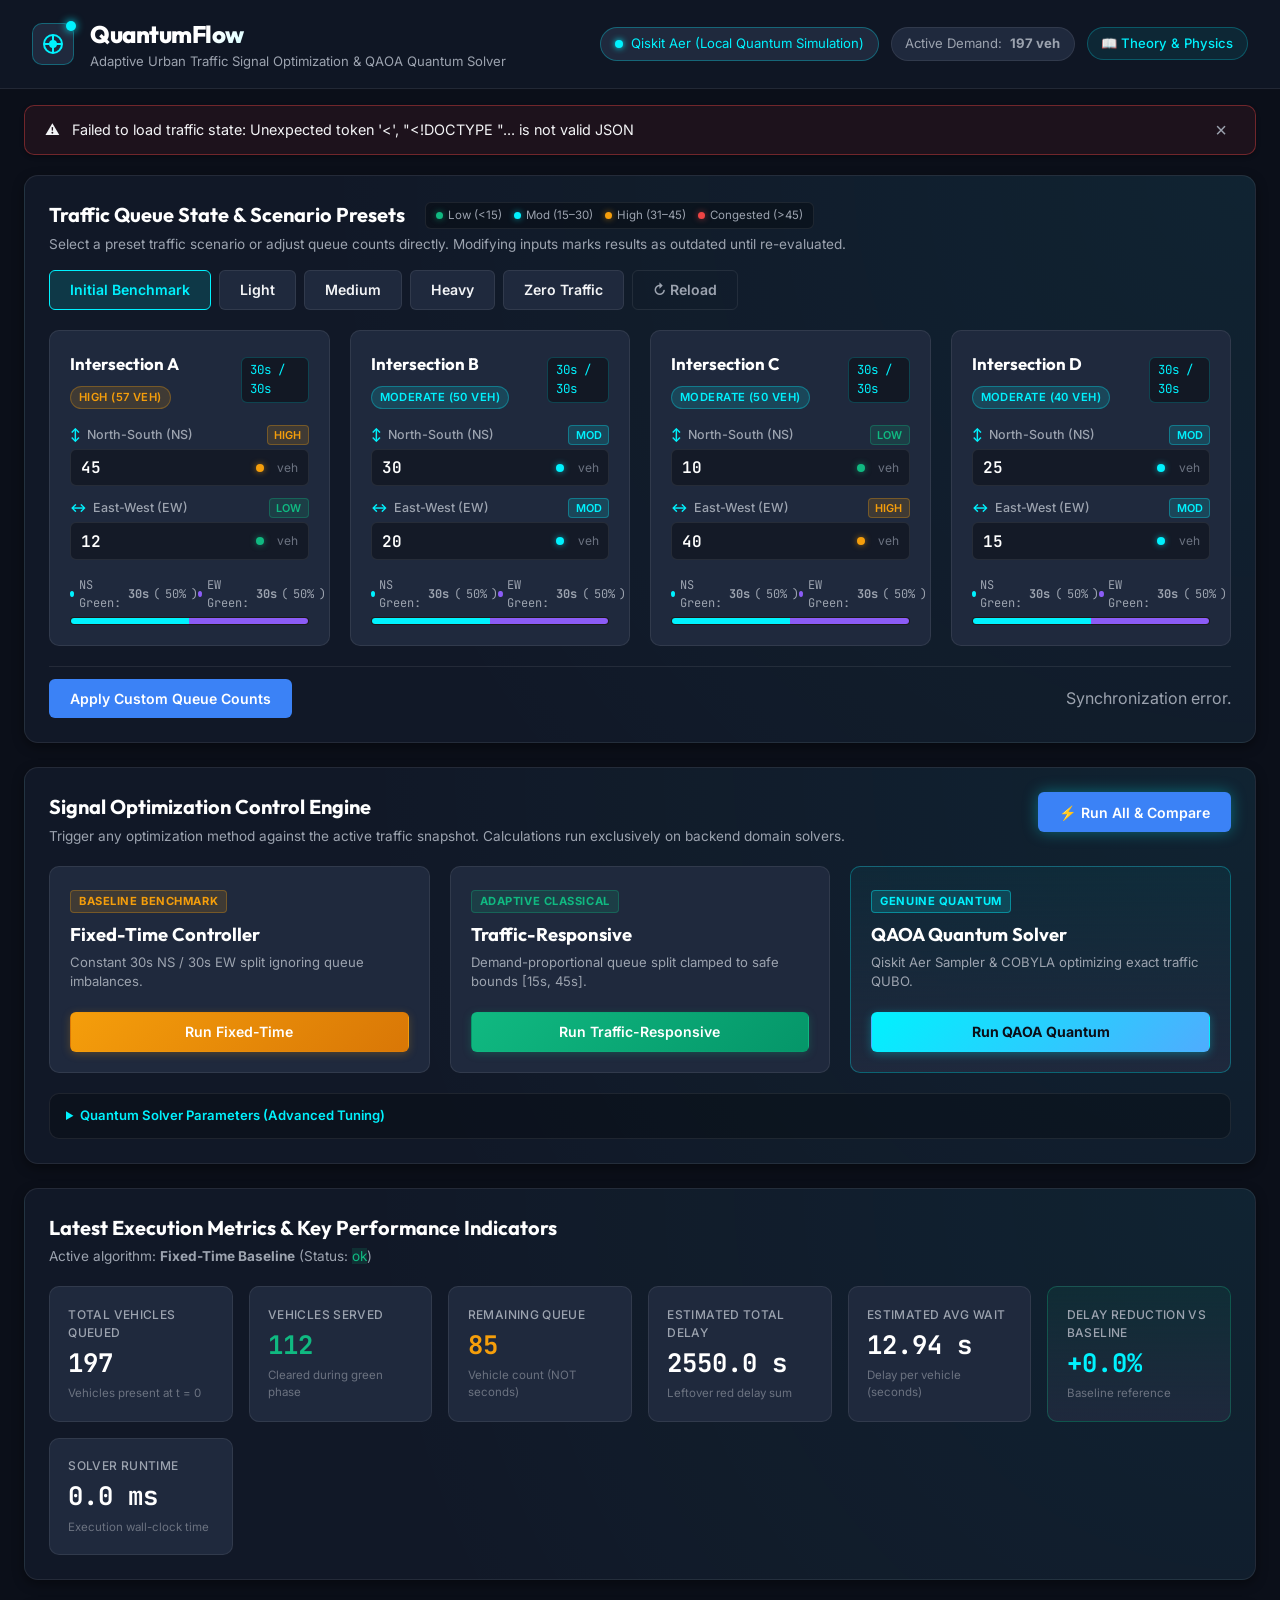
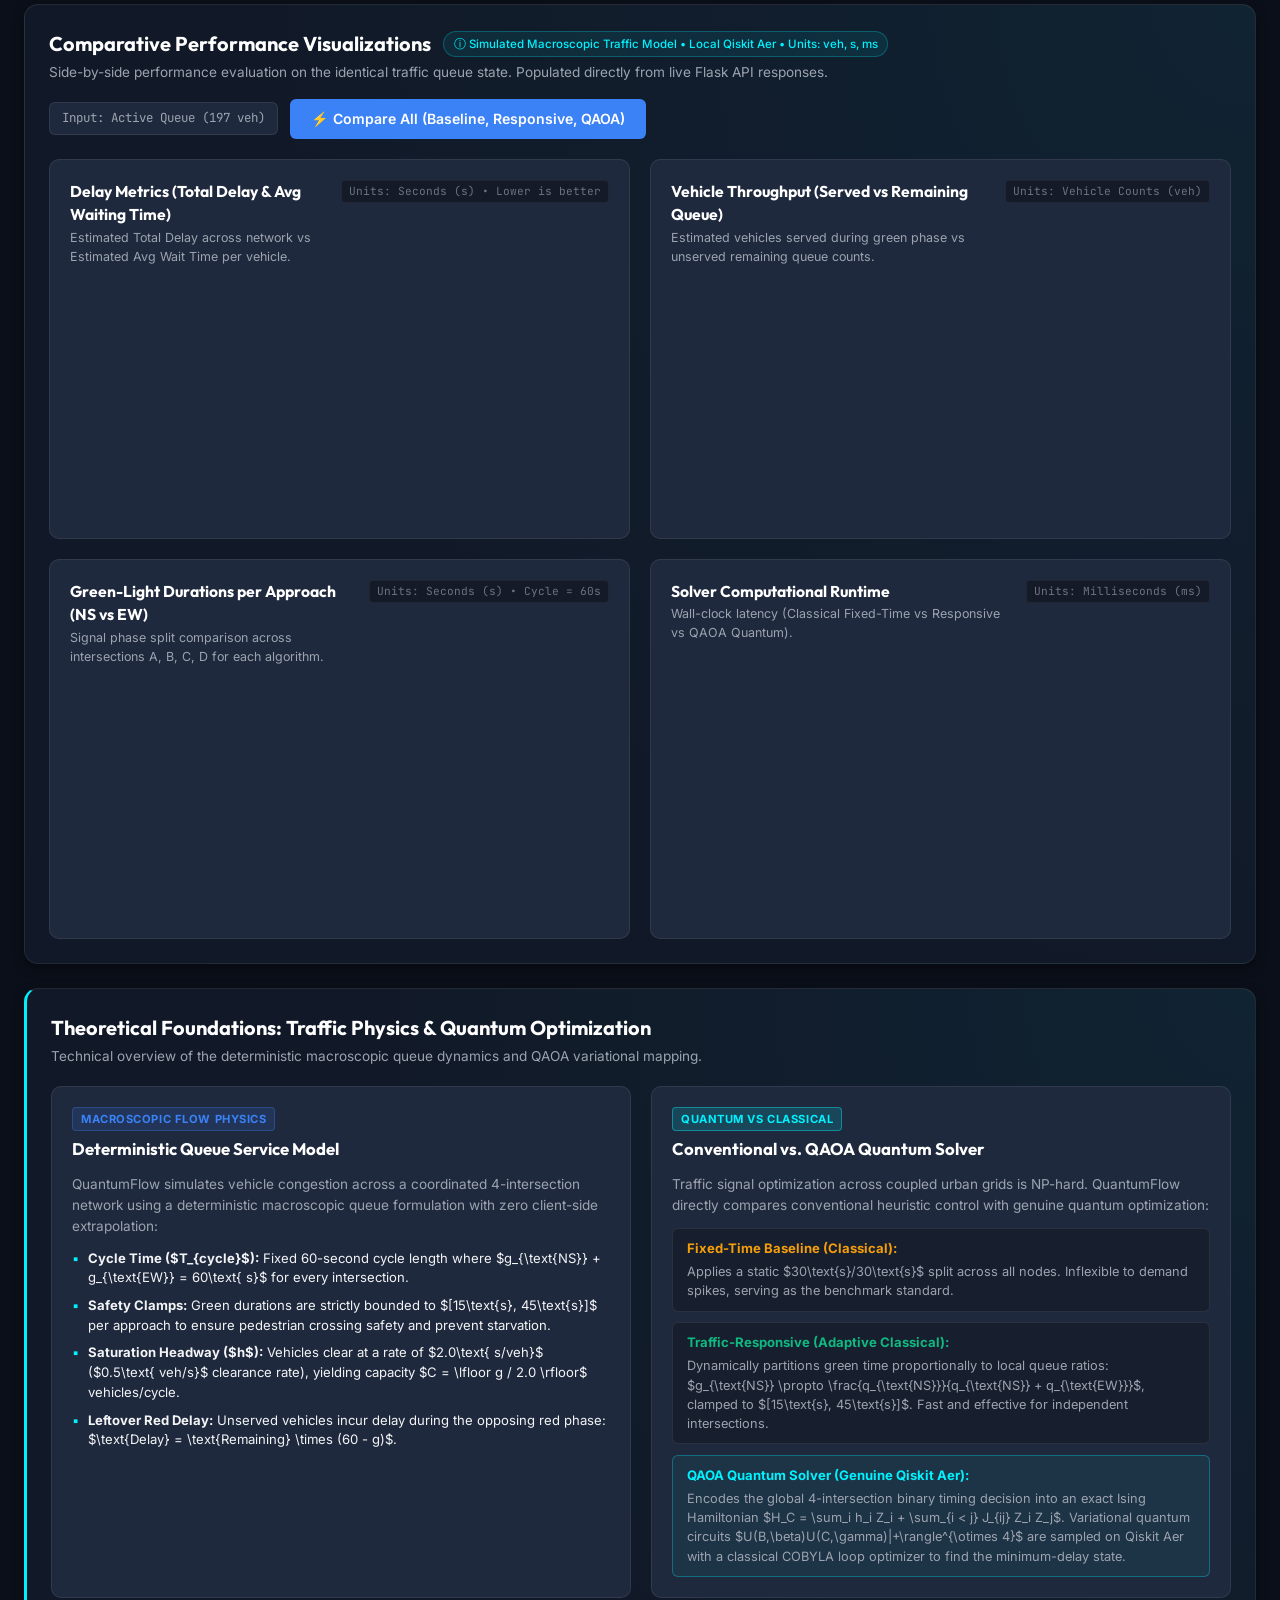
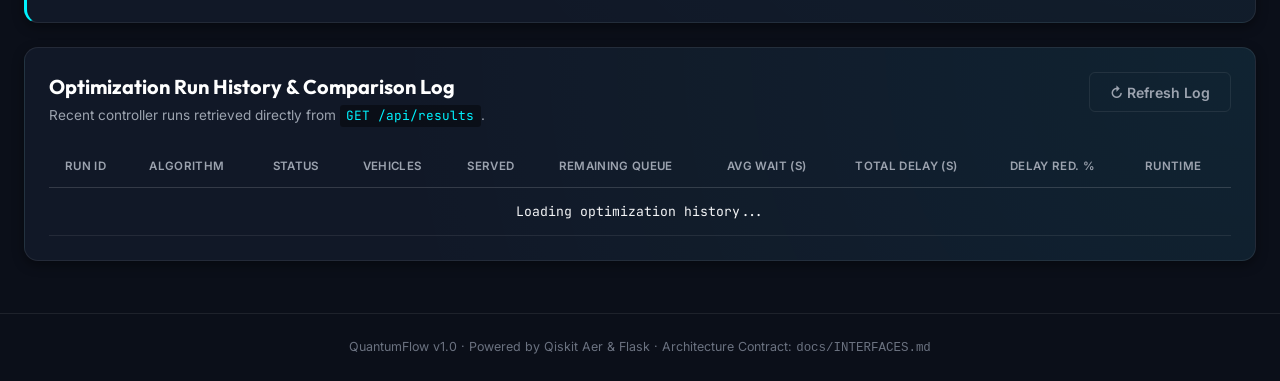
==== commit 146a5cc2: "feat(dashboard): polish live hackathon presentation and failure resilience - Add approach direction " ====
--- a/dashboard/index.html
+++ b/dashboard/index.html
@@ -3,7 +3,7 @@
 <head>
   <meta charset="UTF-8">
   <meta name="viewport" content="width=device-width, initial-scale=1.0">
-  <title>QuantumFlow — Adaptive Traffic Signal Optimization</title>
+  <title>QuantumFlow — Adaptive Traffic Signal Optimization &amp; QAOA Solver</title>
   <link rel="preconnect" href="https://fonts.googleapis.com">
   <link rel="preconnect" href="https://fonts.gstatic.com" crossorigin>
   <link href="https://fonts.googleapis.com/css2?family=Inter:wght@400;500;600;700&family=JetBrains+Mono:wght@400;500;600&family=Outfit:wght@500;600;700;800&display=swap" rel="stylesheet">
@@ -25,19 +25,20 @@
       </div>
       <div>
         <h1 class="brand-title">QuantumFlow</h1>
-        <p class="brand-subtitle">Adaptive Urban Traffic Signal Optimization &amp; QAOA Solver</p>
+        <p class="brand-subtitle">Adaptive Urban Traffic Signal Optimization &amp; QAOA Quantum Solver</p>
       </div>
     </div>
 
     <div class="header-status-group">
-      <div class="status-pill status-quantum" id="quantum-backend-badge">
+      <div class="status-pill status-quantum" id="quantum-backend-badge" title="Local Qiskit Aer Sampler primitive">
         <span class="status-dot"></span>
-        <span>Qiskit Aer (Local Simulation)</span>
+        <span>Qiskit Aer (Local Quantum Simulation)</span>
       </div>
       <div class="status-pill" id="total-demand-pill">
         <span>Active Demand:</span>
         <strong id="header-total-vehicles">197 veh</strong>
       </div>
+      <a href="#section-theory" class="nav-link-pill">📖 Theory &amp; Physics</a>
     </div>
   </header>
 
@@ -57,20 +58,28 @@
     <section class="card section-traffic">
       <div class="section-header">
         <div>
-          <h2 class="section-title">Traffic Queue State &amp; Scenario Presets</h2>
-          <p class="section-desc">Select a preset traffic scenario or adjust queue counts for all 4 intersections.</p>
+          <div class="title-with-badge">
+            <h2 class="section-title">Traffic Queue State &amp; Scenario Presets</h2>
+            <div class="density-legend">
+              <span class="legend-item"><span class="legend-dot dot-low"></span> Low (&lt;15)</span>
+              <span class="legend-item"><span class="legend-dot dot-mod"></span> Mod (15–30)</span>
+              <span class="legend-item"><span class="legend-dot dot-high"></span> High (31–45)</span>
+              <span class="legend-item"><span class="legend-dot dot-congested"></span> Congested (&gt;45)</span>
+            </div>
+          </div>
+          <p class="section-desc">Select a preset traffic scenario or adjust queue counts directly. Modifying inputs marks results as outdated until re-evaluated.</p>
         </div>
         <div class="scenario-buttons">
-          <button type="button" class="btn btn-secondary scenario-btn" id="btn-scenario-benchmark" data-scenario="benchmark">Initial Benchmark</button>
+          <button type="button" class="btn btn-secondary scenario-btn active" id="btn-scenario-benchmark" data-scenario="benchmark">Initial Benchmark</button>
           <button type="button" class="btn btn-secondary scenario-btn" id="btn-scenario-light" data-scenario="light">Light</button>
           <button type="button" class="btn btn-secondary scenario-btn" id="btn-scenario-medium" data-scenario="medium">Medium</button>
           <button type="button" class="btn btn-secondary scenario-btn" id="btn-scenario-heavy" data-scenario="heavy">Heavy</button>
           <button type="button" class="btn btn-secondary scenario-btn" id="btn-scenario-zero" data-scenario="zero">Zero Traffic</button>
-          <button type="button" class="btn btn-outline" id="btn-refresh-traffic" title="Reload from server">&#8635; Refresh</button>
-        </div>
-      </div>
-
-      <!-- 4 Intersection Cards with Density Indicators & Approach Durations -->
+          <button type="button" class="btn btn-outline" id="btn-refresh-traffic" title="Reload from server">&#8635; Reload</button>
+        </div>
+      </div>
+
+      <!-- 4 Intersection Cards with Directional Icons, Density Badges, and Durations -->
       <div class="intersections-grid" id="intersections-container">
         <!-- Intersection A -->
         <div class="intersection-card" id="card-intersection-A" data-iid="A">
@@ -84,7 +93,7 @@
           <div class="queue-inputs">
             <div class="input-group">
               <div class="input-label-row">
-                <label for="input-ns-A">North-South (NS)</label>
+                <label for="input-ns-A"><span class="dir-icon">↕</span> North-South (NS)</label>
                 <span class="approach-density-tag density-high" id="density-tag-ns-A">High</span>
               </div>
               <div class="input-wrapper">
@@ -95,7 +104,7 @@
             </div>
             <div class="input-group">
               <div class="input-label-row">
-                <label for="input-ew-A">East-West (EW)</label>
+                <label for="input-ew-A"><span class="dir-icon">↔</span> East-West (EW)</label>
                 <span class="approach-density-tag density-low" id="density-tag-ew-A">Low</span>
               </div>
               <div class="input-wrapper">
@@ -129,7 +138,7 @@
           <div class="queue-inputs">
             <div class="input-group">
               <div class="input-label-row">
-                <label for="input-ns-B">North-South (NS)</label>
+                <label for="input-ns-B"><span class="dir-icon">↕</span> North-South (NS)</label>
                 <span class="approach-density-tag density-mod" id="density-tag-ns-B">Mod</span>
               </div>
               <div class="input-wrapper">
@@ -140,7 +149,7 @@
             </div>
             <div class="input-group">
               <div class="input-label-row">
-                <label for="input-ew-B">East-West (EW)</label>
+                <label for="input-ew-B"><span class="dir-icon">↔</span> East-West (EW)</label>
                 <span class="approach-density-tag density-mod" id="density-tag-ew-B">Mod</span>
               </div>
               <div class="input-wrapper">
@@ -153,7 +162,7 @@
           <div class="signal-bar-wrapper">
             <div class="signal-label-row">
               <span id="label-ns-B" class="approach-green-text"><span class="approach-dot dot-ns"></span>NS Green: <strong id="val-ns-B">30s</strong> (<span id="pct-ns-B">50%</span>)</span>
-              <span id="label-ew-B" class="approach-green-text"><span class="approach-dot dot-ew"></span>EW Green: <strong id="val-ew-B">30s</strong> (<span id="pct-ew-A">50%</span>)</span>
+              <span id="label-ew-B" class="approach-green-text"><span class="approach-dot dot-ew"></span>EW Green: <strong id="val-ew-B">30s</strong> (<span id="pct-ew-B">50%</span>)</span>
             </div>
             <div class="signal-bar">
               <div class="signal-segment signal-ns" id="bar-ns-B" style="width: 50%;"></div>
@@ -174,7 +183,7 @@
           <div class="queue-inputs">
             <div class="input-group">
               <div class="input-label-row">
-                <label for="input-ns-C">North-South (NS)</label>
+                <label for="input-ns-C"><span class="dir-icon">↕</span> North-South (NS)</label>
                 <span class="approach-density-tag density-low" id="density-tag-ns-C">Low</span>
               </div>
               <div class="input-wrapper">
@@ -185,8 +194,8 @@
             </div>
             <div class="input-group">
               <div class="input-label-row">
-                <label for="input-ew-C">East-West (EW)</label>
-                <span class="approach-density-tag density-high" id="density-tag-ew-C">High</span>
+                <label for="input-ew-C"><span class="dir-icon">↔</span> East-West (EW)</label>
+                <span class="approach-density-tag density-high" id="density-tag-ns-C">High</span>
               </div>
               <div class="input-wrapper">
                 <input type="number" id="input-ew-C" class="queue-input" data-iid="C" data-dir="ew" min="0" max="200" value="40">
@@ -219,7 +228,7 @@
           <div class="queue-inputs">
             <div class="input-group">
               <div class="input-label-row">
-                <label for="input-ns-D">North-South (NS)</label>
+                <label for="input-ns-D"><span class="dir-icon">↕</span> North-South (NS)</label>
                 <span class="approach-density-tag density-mod" id="density-tag-ns-D">Mod</span>
               </div>
               <div class="input-wrapper">
@@ -230,7 +239,7 @@
             </div>
             <div class="input-group">
               <div class="input-label-row">
-                <label for="input-ew-D">East-West (EW)</label>
+                <label for="input-ew-D"><span class="dir-icon">↔</span> East-West (EW)</label>
                 <span class="approach-density-tag density-mod" id="density-tag-ew-D">Mod</span>
               </div>
               <div class="input-wrapper">
@@ -264,10 +273,10 @@
       <div class="section-header">
         <div>
           <h2 class="section-title">Signal Optimization Control Engine</h2>
-          <p class="section-desc">Trigger any optimization method against the active traffic input. All calculations run on the backend.</p>
-        </div>
-        <div>
-          <button type="button" class="btn btn-primary" id="btn-optimize-all">
+          <p class="section-desc">Trigger any optimization method against the active traffic snapshot. Calculations run exclusively on backend domain solvers.</p>
+        </div>
+        <div>
+          <button type="button" class="btn btn-primary btn-pulse-highlight" id="btn-optimize-all">
             <span class="btn-text">&#9889; Run All &amp; Compare</span>
             <span class="btn-spinner hidden"></span>
           </button>
@@ -293,7 +302,7 @@
           <div class="optimizer-meta">
             <span class="opt-tag tag-responsive">Adaptive Classical</span>
             <h3 class="opt-name">Traffic-Responsive</h3>
-            <p class="opt-desc">Demand-proportional queue split clamped to [15s, 45s].</p>
+            <p class="opt-desc">Demand-proportional queue split clamped to safe bounds [15s, 45s].</p>
           </div>
           <button type="button" class="btn btn-responsive btn-block" id="btn-optimize-responsive">
             <span class="btn-text">Run Traffic-Responsive</span>
@@ -360,8 +369,27 @@
         </div>
       </div>
 
+      <!-- Stale Data Warning Banner (Appears when traffic input is edited) -->
+      <div class="stale-alert-banner hidden" id="stale-alert-banner">
+        <div class="stale-alert-content">
+          <span class="stale-icon">⚠️</span>
+          <span><strong>Traffic State Modified:</strong> Displayed metrics and charts reflect the previous traffic snapshot. Click <em>Run All &amp; Compare</em> to evaluate the new queue counts.</span>
+        </div>
+        <button type="button" class="btn btn-sm btn-primary" id="btn-stale-recalculate">⚡ Re-run All Solvers</button>
+      </div>
+
+      <!-- Prominent QAOA Failure Alert Card (Visible only when QAOA fails) -->
+      <div class="qaoa-failure-card hidden" id="qaoa-failure-card">
+        <div class="failure-header">
+          <span class="failure-badge">QAOA Simulation Alert</span>
+          <span class="failure-status-code" id="qaoa-failure-status">Status: Error</span>
+        </div>
+        <p class="failure-msg" id="qaoa-failure-msg">Circuit simulation encountered an issue or timeout.</p>
+        <p class="failure-note">Notice: A safe equal-split fallback timing plan was attached to ensure system continuity, but metrics are marked unoptimized.</p>
+      </div>
+
       <!-- KPI Grid -->
-      <div class="kpi-grid">
+      <div class="kpi-grid" id="kpi-grid">
         <div class="kpi-card">
           <span class="kpi-label">Total Vehicles Queued</span>
           <span class="kpi-value" id="kpi-total-vehicles">197</span>
@@ -470,7 +498,61 @@
       </div>
     </section>
 
-    <!-- Row 5: Run History & Comparison Table -->
+    <!-- Row 5: Hackathon Explanatory Panel: Physics & Quantum Optimization -->
+    <section class="card section-theory" id="section-theory">
+      <div class="section-header">
+        <div>
+          <h2 class="section-title">Theoretical Foundations: Traffic Physics &amp; Quantum Optimization</h2>
+          <p class="section-desc">Technical overview of the deterministic macroscopic queue dynamics and QAOA variational mapping.</p>
+        </div>
+      </div>
+
+      <div class="theory-grid">
+        <!-- Card 1: Traffic Simulator Physics -->
+        <div class="theory-card">
+          <div class="theory-card-header">
+            <span class="theory-tag tag-model">Macroscopic Flow Physics</span>
+            <h3 class="theory-card-title">Deterministic Queue Service Model</h3>
+          </div>
+          <p class="theory-text">
+            QuantumFlow simulates vehicle congestion across a coordinated 4-intersection network using a deterministic macroscopic queue formulation with zero client-side extrapolation:
+          </p>
+          <ul class="theory-list">
+            <li><strong>Cycle Time ($T_{cycle}$):</strong> Fixed 60-second cycle length where $g_{\text{NS}} + g_{\text{EW}} = 60\text{ s}$ for every intersection.</li>
+            <li><strong>Safety Clamps:</strong> Green durations are strictly bounded to $[15\text{s}, 45\text{s}]$ per approach to ensure pedestrian crossing safety and prevent starvation.</li>
+            <li><strong>Saturation Headway ($h$):</strong> Vehicles clear at a rate of $2.0\text{ s/veh}$ ($0.5\text{ veh/s}$ clearance rate), yielding capacity $C = \lfloor g / 2.0 \rfloor$ vehicles/cycle.</li>
+            <li><strong>Leftover Red Delay:</strong> Unserved vehicles incur delay during the opposing red phase: $\text{Delay} = \text{Remaining} \times (60 - g)$.</li>
+          </ul>
+        </div>
+
+        <!-- Card 2: Conventional vs QAOA Solver -->
+        <div class="theory-card">
+          <div class="theory-card-header">
+            <span class="theory-tag tag-quantum">Quantum vs Classical</span>
+            <h3 class="theory-card-title">Conventional vs. QAOA Quantum Solver</h3>
+          </div>
+          <p class="theory-text">
+            Traffic signal optimization across coupled urban grids is NP-hard. QuantumFlow directly compares conventional heuristic control with genuine quantum optimization:
+          </p>
+          <div class="comparison-breakdown">
+            <div class="breakdown-item">
+              <span class="breakdown-title text-amber">Fixed-Time Baseline (Classical):</span>
+              <p>Applies a static $30\text{s}/30\text{s}$ split across all nodes. Inflexible to demand spikes, serving as the benchmark standard.</p>
+            </div>
+            <div class="breakdown-item">
+              <span class="breakdown-title text-emerald">Traffic-Responsive (Adaptive Classical):</span>
+              <p>Dynamically partitions green time proportionally to local queue ratios: $g_{\text{NS}} \propto \frac{q_{\text{NS}}}{q_{\text{NS}} + q_{\text{EW}}}$, clamped to $[15\text{s}, 45\text{s}]$. Fast and effective for independent intersections.</p>
+            </div>
+            <div class="breakdown-item item-quantum">
+              <span class="breakdown-title text-cyan">QAOA Quantum Solver (Genuine Qiskit Aer):</span>
+              <p>Encodes the global 4-intersection binary timing decision into an exact Ising Hamiltonian $H_C = \sum_i h_i Z_i + \sum_{i &lt; j} J_{ij} Z_i Z_j$. Variational quantum circuits $U(B,\beta)U(C,\gamma)|+\rangle^{\otimes 4}$ are sampled on Qiskit Aer with a classical COBYLA loop optimizer to find the minimum-delay state.</p>
+            </div>
+          </div>
+        </div>
+      </div>
+    </section>
+
+    <!-- Row 6: Run History & Comparison Table -->
     <section class="card section-history">
       <div class="section-header">
         <div>
--- a/static/style.css
+++ b/static/style.css
@@ -1003,6 +1003,270 @@
   opacity: 0.7;
 }
 
+/* Nav Link Pill */
+.nav-link-pill {
+  font-size: 0.82rem;
+  color: var(--accent-cyan);
+  background: rgba(0, 242, 254, 0.08);
+  border: 1px solid rgba(0, 242, 254, 0.25);
+  border-radius: 999px;
+  padding: 0.35rem 0.85rem;
+  text-decoration: none;
+  font-weight: 500;
+  transition: all 0.2s ease;
+}
+
+.nav-link-pill:hover {
+  background: rgba(0, 242, 254, 0.18);
+  border-color: var(--accent-cyan);
+  color: #ffffff;
+  transform: translateY(-1px);
+}
+
+/* Density Legend */
+.title-with-badge {
+  display: flex;
+  align-items: center;
+  gap: 1.25rem;
+  flex-wrap: wrap;
+}
+
+.density-legend {
+  display: flex;
+  align-items: center;
+  gap: 0.75rem;
+  background: rgba(0, 0, 0, 0.3);
+  padding: 0.25rem 0.65rem;
+  border-radius: var(--radius-sm);
+  border: 1px solid var(--border-color);
+}
+
+.legend-item {
+  display: inline-flex;
+  align-items: center;
+  gap: 0.3rem;
+  font-size: 0.72rem;
+  color: var(--text-muted);
+}
+
+.legend-dot {
+  width: 7px;
+  height: 7px;
+  border-radius: 50%;
+  display: inline-block;
+}
+
+.dir-icon {
+  color: var(--accent-cyan);
+  font-weight: bold;
+  margin-right: 0.2rem;
+}
+
+.btn-pulse-highlight {
+  position: relative;
+  box-shadow: 0 0 15px rgba(0, 242, 254, 0.35);
+}
+
+/* Stale Data Alert Banner */
+.stale-alert-banner {
+  display: flex;
+  justify-content: space-between;
+  align-items: center;
+  gap: 1rem;
+  padding: 0.75rem 1.25rem;
+  background: rgba(245, 158, 11, 0.12);
+  border: 1px solid rgba(245, 158, 11, 0.4);
+  border-radius: var(--radius-md);
+  margin-bottom: 1.25rem;
+  animation: fadeIn 0.3s ease;
+}
+
+.stale-alert-content {
+  display: flex;
+  align-items: center;
+  gap: 0.75rem;
+  font-size: 0.85rem;
+  color: #fde68a;
+}
+
+.stale-icon {
+  font-size: 1.25rem;
+}
+
+.kpi-stale .kpi-card {
+  opacity: 0.7;
+  filter: grayscale(20%);
+  border-color: rgba(245, 158, 11, 0.3);
+}
+
+.status-stale {
+  background: rgba(245, 158, 11, 0.15);
+  color: var(--accent-amber);
+  border: 1px solid rgba(245, 158, 11, 0.3);
+}
+
+/* QAOA Failure Alert Card */
+.qaoa-failure-card {
+  background: rgba(239, 68, 68, 0.1);
+  border: 1px solid rgba(239, 68, 68, 0.4);
+  border-radius: var(--radius-md);
+  padding: 1rem 1.25rem;
+  margin-bottom: 1.25rem;
+}
+
+.failure-header {
+  display: flex;
+  justify-content: space-between;
+  align-items: center;
+  margin-bottom: 0.4rem;
+}
+
+.failure-badge {
+  font-size: 0.78rem;
+  font-weight: 700;
+  text-transform: uppercase;
+  letter-spacing: 0.05em;
+  color: var(--accent-rose);
+}
+
+.failure-status-code {
+  font-family: var(--font-mono);
+  font-size: 0.75rem;
+  color: #fca5a5;
+  background: rgba(239, 68, 68, 0.2);
+  padding: 0.1rem 0.45rem;
+  border-radius: 4px;
+}
+
+.failure-msg {
+  font-size: 0.88rem;
+  font-weight: 600;
+  color: #ffffff;
+  margin-bottom: 0.25rem;
+}
+
+.failure-note {
+  font-size: 0.78rem;
+  color: var(--text-muted);
+}
+
+/* Educational / Hackathon Theory Section */
+.section-theory {
+  border-left: 3px solid var(--accent-cyan);
+}
+
+.theory-grid {
+  display: grid;
+  grid-template-columns: repeat(2, 1fr);
+  gap: 1.25rem;
+  margin-top: 0.75rem;
+}
+
+@media (max-width: 960px) {
+  .theory-grid {
+    grid-template-columns: 1fr;
+  }
+}
+
+.theory-card {
+  background: var(--bg-input);
+  border: 1px solid var(--border-color);
+  border-radius: var(--radius-md);
+  padding: 1.25rem;
+  display: flex;
+  flex-direction: column;
+  gap: 0.75rem;
+}
+
+.theory-card-header {
+  display: flex;
+  flex-direction: column;
+  gap: 0.35rem;
+}
+
+.theory-tag {
+  font-size: 0.7rem;
+  font-weight: 700;
+  text-transform: uppercase;
+  letter-spacing: 0.05em;
+  padding: 0.15rem 0.5rem;
+  border-radius: 4px;
+  width: fit-content;
+}
+
+.tag-model {
+  background: rgba(59, 130, 246, 0.15);
+  color: var(--accent-blue);
+  border: 1px solid rgba(59, 130, 246, 0.3);
+}
+
+.theory-card-title {
+  font-family: var(--font-heading);
+  font-size: 1.05rem;
+  font-weight: 700;
+  color: #ffffff;
+}
+
+.theory-text {
+  font-size: 0.85rem;
+  color: var(--text-muted);
+  line-height: 1.55;
+}
+
+.theory-list {
+  list-style: none;
+  display: flex;
+  flex-direction: column;
+  gap: 0.5rem;
+  font-size: 0.82rem;
+  color: var(--text-main);
+  padding-left: 0;
+}
+
+.theory-list li {
+  padding-left: 1rem;
+  position: relative;
+  line-height: 1.5;
+}
+
+.theory-list li::before {
+  content: '▪';
+  position: absolute;
+  left: 0;
+  color: var(--accent-cyan);
+}
+
+.comparison-breakdown {
+  display: flex;
+  flex-direction: column;
+  gap: 0.65rem;
+}
+
+.breakdown-item {
+  background: rgba(0, 0, 0, 0.25);
+  border: 1px solid var(--border-color);
+  border-radius: var(--radius-sm);
+  padding: 0.65rem 0.85rem;
+  font-size: 0.8rem;
+  color: var(--text-muted);
+}
+
+.breakdown-item.item-quantum {
+  background: rgba(0, 242, 254, 0.05);
+  border-color: rgba(0, 242, 254, 0.3);
+}
+
+.breakdown-title {
+  display: block;
+  font-weight: 700;
+  margin-bottom: 0.2rem;
+  font-size: 0.82rem;
+}
+
+.text-amber { color: var(--accent-amber); }
+.text-emerald { color: var(--accent-emerald); }
+.text-cyan { color: var(--accent-cyan); }
+
 /* App Footer */
 .app-footer {
   text-align: center;
@@ -1017,3 +1281,4 @@
 .text-center { text-align: center; }
 .hidden { display: none !important; }
 
+
